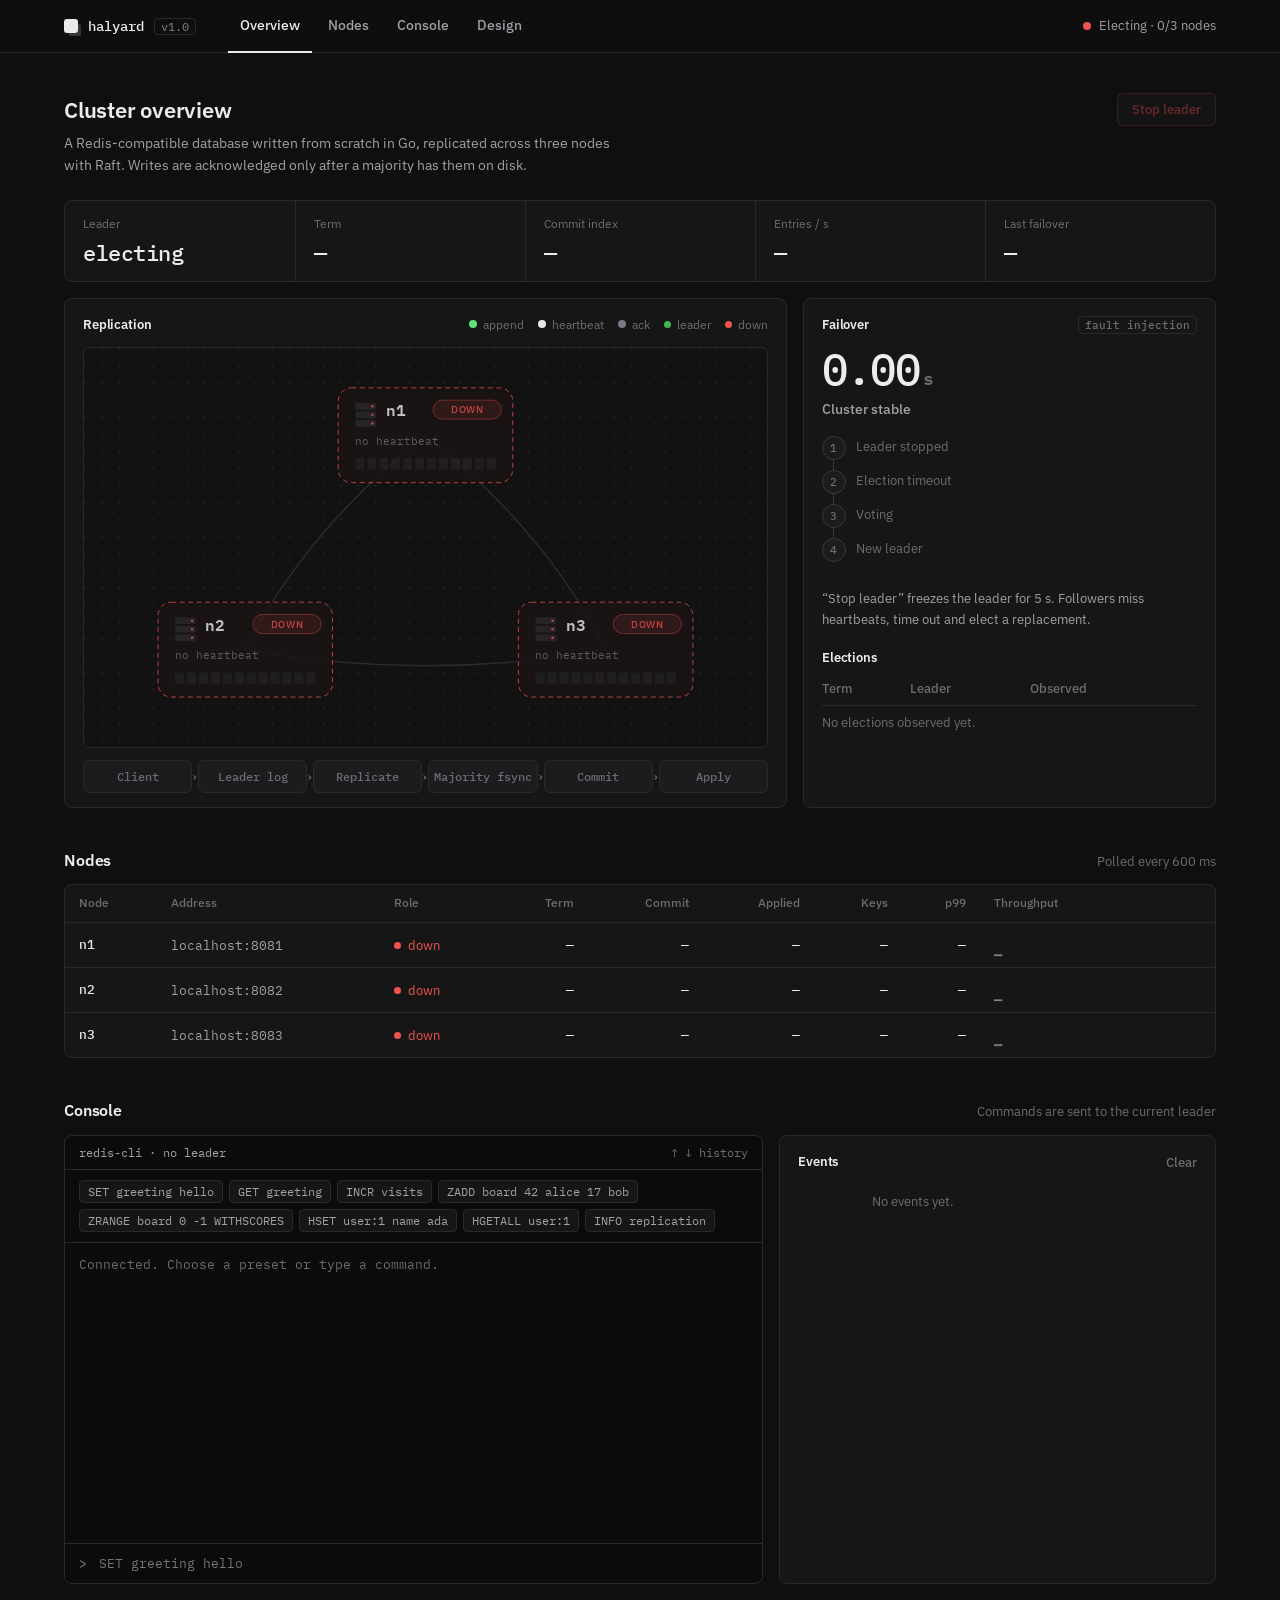
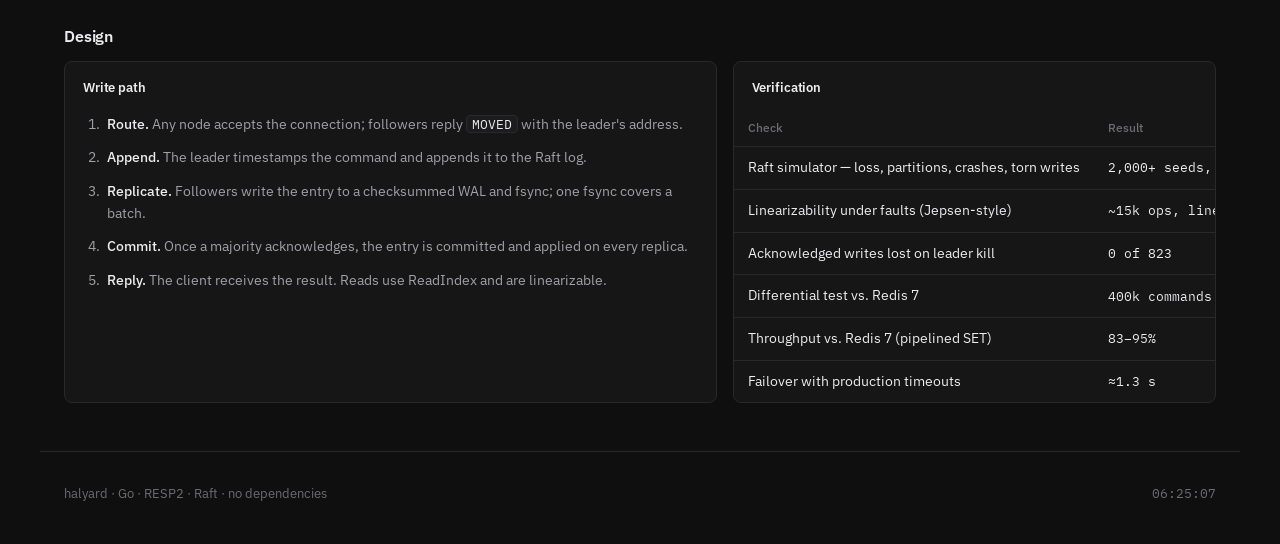
==== web/cluster.html @ 29f4dca9 "web: animated replication topology (packets, log blocks, pipeline), failover stepper" ====
<!doctype html>
<html lang="en">
<head>
  <meta charset="utf-8">
  <meta name="viewport" content="width=device-width, initial-scale=1">
  <title>Halyard — Live cluster</title>
  <meta name="description" content="A Redis-compatible database written from scratch in Go and replicated with Raft. Live cluster view with fault injection.">
  <link rel="preconnect" href="https://fonts.googleapis.com">
  <link rel="preconnect" href="https://fonts.gstatic.com" crossorigin>
  <link href="https://fonts.googleapis.com/css2?family=IBM+Plex+Mono:wght@400;500&family=IBM+Plex+Sans:wght@400;500;600&display=swap" rel="stylesheet">
  <link rel="stylesheet" href="style.css?v=6">
  <link rel="icon" href="data:image/svg+xml,%3Csvg xmlns='http://www.w3.org/2000/svg' viewBox='0 0 16 16'%3E%3Crect width='16' height='16' rx='3' fill='%231c1c1e'/%3E%3Crect x='4' y='4' width='8' height='8' rx='1' fill='%23ededef'/%3E%3C/svg%3E">
  <script src="config.js?v=3"></script>
</head>
<body>
  <header class="topbar">
    <div class="wrap topbar-inner">
      <a class="wordmark" href="/">
        <span class="mark" aria-hidden="true"></span>halyard
        <span class="version">v1.0</span>
      </a>
      <nav class="tabs" aria-label="Sections">
        <a href="#overview" class="active">Overview</a>
        <a href="#nodes">Nodes</a>
        <a href="#console">Console</a>
        <a href="#design">Design</a>
      </nav>
      <div class="status" id="status"><span class="sdot"></span><span id="status-text">Connecting</span></div>
    </div>
  </header>

  <main class="wrap">
    <section id="overview" class="block">
      <div class="page-head">
        <div>
          <h1>Cluster overview</h1>
          <p class="sub">A Redis-compatible database written from scratch in Go, replicated across three nodes with Raft.
            Writes are acknowledged only after a majority has them on disk.</p>
        </div>
        <button class="btn btn-danger" id="kill" disabled>Stop leader</button>
      </div>

      <div class="stats">
        <div class="stat"><span class="label">Leader</span><span class="value" id="s-leader">—</span></div>
        <div class="stat"><span class="label">Term</span><span class="value" id="s-term">—</span></div>
        <div class="stat"><span class="label">Commit index</span><span class="value" id="s-commit">—</span></div>
        <div class="stat"><span class="label">Entries / s</span><span class="value" id="s-rate">—</span></div>
        <div class="stat"><span class="label">Last failover</span><span class="value" id="s-failover">—</span></div>
      </div>

      <div class="grid-topo">
        <div class="panel topo-panel">
          <div class="panel-head">
            <h2>Replication</h2>
            <div class="legend">
              <span><i class="pk append"></i>append</span><span><i class="pk beat"></i>heartbeat</span><span><i class="pk ack"></i>ack</span>
              <span><i class="ok"></i>leader</span><span><i class="err"></i>down</span>
            </div>
          </div>
          <svg id="topo" role="img" aria-label="Replication topology with live traffic"></svg>
          <div class="pipeline" id="pipeline">
            <span>Client</span><span>Leader log</span><span>Replicate</span><span>Majority fsync</span><span>Commit</span><span>Apply</span>
          </div>
        </div>

        <div class="panel fo-panel">
          <div class="panel-head"><h2>Failover</h2><span class="tag">fault injection</span></div>
          <div class="fo-clock"><span id="fo-time">0.00</span><small>s</small></div>
          <div class="fo-state" id="fo-state">Cluster stable</div>
          <ol class="stepper" id="stepper">
            <li>Leader stopped</li><li>Election timeout</li><li>Voting</li><li>New leader</li>
          </ol>
          <p class="note" id="fo-sub">“Stop leader” freezes the leader for 5 s. Followers miss heartbeats, time out and elect a replacement.</p>
          <div class="panel-head mini-head"><h2>Elections</h2></div>
          <table class="mini">
            <thead><tr><th>Term</th><th>Leader</th><th>Observed</th></tr></thead>
            <tbody id="elections"><tr><td colspan="3" class="empty">No elections observed yet.</td></tr></tbody>
          </table>
        </div>
      </div>
    </section>

    <section id="nodes" class="block">
      <div class="section-head"><h2>Nodes</h2><span class="hint">Polled every 600 ms</span></div>
      <div class="panel flush">
        <div class="table-wrap">
          <table class="data">
            <thead>
              <tr><th>Node</th><th>Address</th><th>Role</th><th class="r">Term</th><th class="r">Commit</th>
                <th class="r">Applied</th><th class="r">Keys</th><th class="r">p99</th><th>Throughput</th></tr>
            </thead>
            <tbody id="node-rows"></tbody>
          </table>
        </div>
      </div>
    </section>

    <section id="console" class="block">
      <div class="section-head"><h2>Console</h2><span class="hint">Commands are sent to the current leader</span></div>
      <div class="grid-console">
        <div class="terminal">
          <div class="term-head">
            <span id="term-title">redis-cli</span>
            <span class="term-hint">↑ ↓ history</span>
          </div>
          <div class="presets" id="presets"></div>
          <div class="term-out" id="term" aria-live="polite"></div>
          <form class="term-in" id="form" autocomplete="off">
            <span class="prompt">&gt;</span>
            <input id="input" spellcheck="false" placeholder="SET greeting hello" aria-label="Command">
          </form>
        </div>
        <div class="panel">
          <div class="panel-head"><h2>Events</h2><button class="btn-link" id="clear">Clear</button></div>
          <ol class="events" id="events"></ol>
        </div>
      </div>
    </section>

    <section id="design" class="block">
      <div class="section-head"><h2>Design</h2></div>
      <div class="grid-2">
        <div class="panel">
          <div class="panel-head"><h2>Write path</h2></div>
          <ol class="steps">
            <li><b>Route.</b> Any node accepts the connection; followers reply <code>MOVED</code> with the leader's address.</li>
            <li><b>Append.</b> The leader timestamps the command and appends it to the Raft log.</li>
            <li><b>Replicate.</b> Followers write the entry to a checksummed WAL and fsync; one fsync covers a batch.</li>
            <li><b>Commit.</b> Once a majority acknowledges, the entry is committed and applied on every replica.</li>
            <li><b>Reply.</b> The client receives the result. Reads use ReadIndex and are linearizable.</li>
          </ol>
        </div>
        <div class="panel flush">
          <div class="panel-head pad"><h2>Verification</h2></div>
          <table class="data">
            <thead><tr><th>Check</th><th>Result</th></tr></thead>
            <tbody>
              <tr><td>Raft simulator — loss, partitions, crashes, torn writes</td><td class="mono">2,000+ seeds, no violations</td></tr>
              <tr><td>Linearizability under faults (Jepsen-style)</td><td class="mono">~15k ops, linearizable</td></tr>
              <tr><td>Acknowledged writes lost on leader kill</td><td class="mono">0 of 823</td></tr>
              <tr><td>Differential test vs. Redis 7</td><td class="mono">400k commands identical</td></tr>
              <tr><td>Throughput vs. Redis 7 (pipelined SET)</td><td class="mono">83–95%</td></tr>
              <tr><td>Failover with production timeouts</td><td class="mono">≈1.3 s</td></tr>
            </tbody>
          </table>
        </div>
      </div>
    </section>
  </main>

  <footer class="wrap footer">
    <span>halyard · Go · RESP2 · Raft · no dependencies</span>
    <span id="clock"></span>
  </footer>

  <script src="topo.js?v=2"></script>
  <script src="app.js?v=4"></script>
</body>
</html>
---- web/style.css ----
:root {
  --bg: #0f0f10;
  --panel: #161617;
  --panel-2: #1c1c1e;
  --hover: #202022;
  --border: #29292c;
  --border-strong: #38383c;
  --text: #ececee;
  --text-2: #a0a0a6;
  --text-3: #6c6c72;
  --ok: #3fb950;
  --warn: #d29922;
  --err: #f0524f;
  --sans: "IBM Plex Sans", system-ui, -apple-system, "Segoe UI", sans-serif;
  --mono: "IBM Plex Mono", ui-monospace, SFMono-Regular, Menlo, Consolas, monospace;
  color-scheme: dark;
}

* { box-sizing: border-box; }
html { scroll-behavior: smooth; }
body {
  margin: 0;
  background: var(--bg);
  color: var(--text);
  font: 14px/1.55 var(--sans);
  -webkit-font-smoothing: antialiased;
}
.wrap { max-width: 1200px; margin: 0 auto; padding: 0 24px; }
a { color: inherit; text-decoration: none; }
h1, h2 { margin: 0; font-weight: 600; letter-spacing: -0.01em; }
code, .mono { font-family: var(--mono); font-size: 12.5px; }
code { color: var(--text); background: var(--panel-2); border: 1px solid var(--border); border-radius: 4px; padding: 0 5px; }

/* top bar */
.topbar { position: sticky; top: 0; z-index: 10; background: rgba(15, 15, 16, 0.92); backdrop-filter: blur(8px); border-bottom: 1px solid var(--border); }
.topbar-inner { display: flex; align-items: center; height: 52px; gap: 32px; }
.wordmark { display: flex; align-items: center; gap: 10px; font: 500 14px var(--mono); }
.mark { width: 14px; height: 14px; border-radius: 3px; background: var(--text); box-shadow: 4px 4px 0 -1px var(--border-strong); }
.version { color: var(--text-3); font-size: 12px; border: 1px solid var(--border); border-radius: 4px; padding: 0 6px; }
.tabs { display: flex; height: 100%; gap: 4px; }
.tabs a { display: flex; align-items: center; padding: 0 12px; color: var(--text-2); font-weight: 500; border-bottom: 2px solid transparent; margin-bottom: -1px; }
.tabs a:hover { color: var(--text); }
.tabs a.active { color: var(--text); border-bottom-color: var(--text); }
.status { margin-left: auto; display: flex; align-items: center; gap: 8px; font-size: 13px; color: var(--text-2); }
.sdot { width: 8px; height: 8px; border-radius: 50%; background: var(--text-3); }
.status.ok .sdot { background: var(--ok); }
.status.warn .sdot { background: var(--warn); }
.status.err .sdot { background: var(--err); }

/* layout */
.block { padding-top: 40px; scroll-margin-top: 60px; }
.page-head { display: flex; justify-content: space-between; align-items: flex-start; gap: 24px; margin-bottom: 24px; }
.page-head h1 { font-size: 22px; }
.sub { margin: 6px 0 0; color: var(--text-2); max-width: 70ch; }
.section-head { display: flex; align-items: baseline; justify-content: space-between; margin-bottom: 12px; }
.section-head h2 { font-size: 16px; }
.hint { color: var(--text-3); font-size: 12.5px; }
.grid-2 { display: grid; grid-template-columns: 1.35fr 1fr; gap: 16px; }
.grid-console { display: grid; grid-template-columns: 1.6fr 1fr; gap: 16px; }

/* buttons */
.btn {
  font: 500 13px var(--sans); padding: 7px 14px; border-radius: 6px; cursor: pointer;
  border: 1px solid var(--border-strong); background: var(--panel-2); color: var(--text);
  transition: background .12s, border-color .12s;
  white-space: nowrap;
}
.btn:hover:not(:disabled) { background: var(--hover); }
.btn-danger { color: var(--err); border-color: rgba(240, 82, 79, 0.45); }
.btn-danger:hover:not(:disabled) { background: rgba(240, 82, 79, 0.1); border-color: var(--err); }
.btn:disabled { opacity: 0.4; cursor: not-allowed; }
.btn-link { background: none; border: 0; color: var(--text-3); font: 500 12.5px var(--sans); cursor: pointer; padding: 0; }
.btn-link:hover { color: var(--text); }

/* stat strip */
.stats { display: grid; grid-template-columns: repeat(5, 1fr); border: 1px solid var(--border); border-radius: 8px; background: var(--panel); margin-bottom: 16px; }
.stat { padding: 14px 18px; border-left: 1px solid var(--border); display: flex; flex-direction: column; gap: 4px; min-width: 0; }
.stat:first-child { border-left: 0; }
.label { font-size: 12px; color: var(--text-3); }
.value { font: 500 22px var(--mono); font-variant-numeric: tabular-nums; letter-spacing: -0.02em; white-space: nowrap; overflow: hidden; text-overflow: ellipsis; }
.value.ok { color: var(--ok); }

/* panels */
.panel { background: var(--panel); border: 1px solid var(--border); border-radius: 8px; padding: 16px 18px; min-width: 0; }
.panel.flush { padding: 0; overflow: hidden; }
.panel-head { display: flex; align-items: center; justify-content: space-between; gap: 12px; margin-bottom: 12px; }
.panel-head h2 { font-size: 13px; font-weight: 600; color: var(--text); }
.panel-head.pad { padding: 16px 18px 0; }
.tag { font: 500 11px var(--mono); color: var(--text-3); border: 1px solid var(--border); border-radius: 4px; padding: 1px 6px; }
.note { margin: 0 0 14px; color: var(--text-2); font-size: 13px; }
.legend { display: flex; gap: 14px; font-size: 12px; color: var(--text-3); }
.legend i { display: inline-block; width: 7px; height: 7px; border-radius: 50%; margin-right: 6px; vertical-align: 1px; }
.legend i.ok { background: var(--ok); } .legend i.neutral { background: var(--text-2); } .legend i.err { background: var(--err); }

/* topology */
#topo { display: block; width: 100%; height: auto; }
.t-edge { stroke: var(--border-strong); stroke-width: 1.5; }
.t-flow { stroke: var(--ok); stroke-width: 1.5; stroke-dasharray: 3 9; animation: flow 1.2s linear infinite; }
@keyframes flow { to { stroke-dashoffset: -12; } }
.t-box { fill: var(--panel-2); stroke: var(--border-strong); stroke-width: 1; }
.t-box.leader { stroke: var(--ok); }
.t-box.down { stroke: var(--err); stroke-dasharray: 4 4; fill: var(--panel); }
.t-box.candidate, .t-box.pre-candidate { stroke: var(--warn); }
.t-name { font: 500 14px var(--mono); fill: var(--text); }
.t-role { font: 400 12px var(--sans); fill: var(--text-3); }
.t-role.leader { fill: var(--ok); } .t-role.down { fill: var(--err); } .t-role.candidate { fill: var(--warn); }
.t-meta { font: 400 11px var(--mono); fill: var(--text-3); }
.t-dot { fill: var(--text-3); }
.t-dot.leader { fill: var(--ok); } .t-dot.down { fill: var(--err); } .t-dot.candidate { fill: var(--warn); }

/* failover */
.failover { border: 1px solid var(--border); border-radius: 6px; padding: 12px 14px; background: var(--panel-2); margin-bottom: 14px; display: grid; grid-template-columns: 1fr auto; gap: 6px 12px; }
.fo-state { font-weight: 500; }
.fo-time { font: 500 13px var(--mono); color: var(--text-2); }
.fo-bar { grid-column: 1 / -1; height: 3px; background: var(--border); border-radius: 2px; overflow: hidden; }
.fo-bar i { display: block; height: 100%; width: 0; background: var(--text-3); transition: width .1s linear; }
.fo-sub { grid-column: 1 / -1; font-size: 12.5px; color: var(--text-3); }
.failover.active .fo-state { color: var(--warn); }
.failover.active .fo-bar i { background: var(--warn); }
.failover.done .fo-state { color: var(--ok); }
.failover.done .fo-bar i { background: var(--ok); }

/* tables */
.table-wrap { overflow-x: auto; }
table { width: 100%; border-collapse: collapse; }
th { text-align: left; font-size: 12px; font-weight: 500; color: var(--text-3); padding: 9px 14px; border-bottom: 1px solid var(--border); white-space: nowrap; }
td { padding: 10px 14px; border-bottom: 1px solid var(--border); white-space: nowrap; }
tbody tr:last-child td { border-bottom: 0; }
tbody tr:hover td { background: rgba(255, 255, 255, 0.015); }
.r { text-align: right; }
.data td.num { font: 13px var(--mono); text-align: right; font-variant-numeric: tabular-nums; }
.data td.addr { font: 12.5px var(--mono); color: var(--text-2); }
.data td.name { font: 500 13px var(--mono); }
.mini th, .mini td { padding: 7px 0; font-size: 12.5px; }
.mini td { font-family: var(--mono); color: var(--text-2); }
.mini td:first-child { color: var(--text); }
.empty { color: var(--text-3) !important; font-family: var(--sans) !important; }
.role { display: inline-flex; align-items: center; gap: 7px; font-size: 13px; }
.role::before { content: ""; width: 7px; height: 7px; border-radius: 50%; background: var(--text-3); }
.role.leader { color: var(--ok); } .role.leader::before { background: var(--ok); }
.role.follower { color: var(--text-2); }
.role.down { color: var(--err); } .role.down::before { background: var(--err); }
.role.candidate, .role.pre-candidate { color: var(--warn); } .role.candidate::before, .role.pre-candidate::before { background: var(--warn); }
.spark { display: block; width: 120px; height: 24px; }
.spark path { fill: none; stroke: var(--text-2); stroke-width: 1.25; }
.spark path.area { fill: rgba(236, 236, 238, 0.06); stroke: none; }

/* terminal */
.terminal { background: #0b0b0c; border: 1px solid var(--border); border-radius: 8px; display: flex; flex-direction: column; overflow: hidden; min-width: 0; }
.term-head { display: flex; justify-content: space-between; padding: 9px 14px; border-bottom: 1px solid var(--border); font: 12px var(--mono); color: var(--text-2); }
.term-hint { color: var(--text-3); }
.presets { display: flex; flex-wrap: wrap; gap: 6px; padding: 10px 14px; border-bottom: 1px solid var(--border); }
.presets button {
  font: 12px var(--mono); color: var(--text-2); background: var(--panel); border: 1px solid var(--border);
  border-radius: 4px; padding: 3px 8px; cursor: pointer;
}
.presets button:hover { color: var(--text); border-color: var(--border-strong); }
.term-out { height: 300px; overflow-y: auto; padding: 12px 14px; font: 13px/1.6 var(--mono); white-space: pre-wrap; word-break: break-word; color: var(--text); }
.term-out .cmd { color: var(--text-2); }
.term-out .cmd .meta { color: var(--text-3); }
.term-out .err { color: var(--err); }
.term-out .sys { color: var(--text-3); }
.term-in { display: flex; align-items: center; gap: 10px; border-top: 1px solid var(--border); padding: 10px 14px; }
.prompt { font: 500 13px var(--mono); color: var(--text-3); }
.term-in input { flex: 1; min-width: 0; background: transparent; border: 0; outline: 0; color: var(--text); font: 13px var(--mono); }

/* events */
.events { list-style: none; margin: 0; padding: 0; max-height: 370px; overflow-y: auto; }
.events li { display: grid; grid-template-columns: 64px 1fr; gap: 10px; padding: 8px 0; border-bottom: 1px solid var(--border); font-size: 13px; }
.events li:last-child { border-bottom: 0; }
.events time { font: 12px var(--mono); color: var(--text-3); }
.events .ok { color: var(--ok); } .events .err { color: var(--err); } .events .warn { color: var(--warn); }

/* design */
.steps { margin: 0; padding-left: 20px; color: var(--text-2); }
.steps li { padding: 4px 0 8px 4px; }
.steps b { color: var(--text); font-weight: 500; }

.footer { display: flex; justify-content: space-between; color: var(--text-3); font-size: 12.5px; padding-top: 32px; padding-bottom: 40px; margin-top: 48px; border-top: 1px solid var(--border); }
#clock { font-family: var(--mono); }

@media (max-width: 960px) {
  .grid-2, .grid-console { grid-template-columns: 1fr; }
  .stats { grid-template-columns: repeat(3, 1fr); }
  .stat:nth-child(4) { border-left: 0; }
  .stat:nth-child(n+4) { border-top: 1px solid var(--border); }
  .tabs { display: none; }
}
@media (max-width: 560px) {
  .wrap { padding: 0 16px; }
  .page-head { flex-direction: column; }
  .stats { grid-template-columns: 1fr 1fr; }
  .stat { border-left: 0 !important; border-top: 1px solid var(--border); }
  .stat:nth-child(-n+2) { border-top: 0; }
  .stat:nth-child(even) { border-left: 1px solid var(--border) !important; }
}
@media (prefers-reduced-motion: reduce) { .t-flow { animation: none; } html { scroll-behavior: auto; } }

/* ===== animated topology ===== */
.grid-topo { display: grid; grid-template-columns: 1.75fr 1fr; gap: 16px; }
.topo-panel { padding-bottom: 14px; }
#topo { display: block; width: 100%; height: auto; border-radius: 6px; background: #121213; border: 1px solid var(--border); }
.bgdot { fill: #232326; }
.edge { fill: none; stroke: #2c2c30; stroke-width: 1.5; }
.edge-live { fill: none; stroke: transparent; stroke-width: 2; stroke-dasharray: 2 10; stroke-linecap: round; transition: stroke .4s; }
.edge-live.on { stroke: rgba(63, 185, 80, 0.45); animation: dash 0.9s linear infinite; }
@keyframes dash { to { stroke-dashoffset: -12; } }
.pkt { pointer-events: none; }
.pkt.append { fill: #5ee07a; }
.pkt.beat { fill: #e6e6e8; }
.pkt.ack { fill: #7a7a82; }
.legend i.pk { width: 8px; height: 8px; }
.legend i.pk.append { background: #5ee07a; } .legend i.pk.beat { background: #e6e6e8; } .legend i.pk.ack { background: #7a7a82; }

.tn .card { fill: #19191b; stroke: var(--border-strong); stroke-width: 1; transition: stroke .3s, fill .3s; }
.tn .halo { fill: none; stroke: none; }
.tn .ripple { fill: none; stroke: none; }
.tn.leader .card { stroke: var(--ok); fill: #172019; }
.tn.leader .halo { fill: rgba(63, 185, 80, 0.05); filter: url(#glow); }
.tn.leader .ripple { stroke: rgba(63, 185, 80, 0.5); stroke-width: 1.5; transform-box: fill-box; transform-origin: center; animation: ripple 2.2s ease-out infinite; }
@keyframes ripple { 0% { transform: scale(0.75); opacity: .8; } 100% { transform: scale(1.25); opacity: 0; } }
.tn.down .card { stroke: var(--err); stroke-dasharray: 5 4; fill: #1c1414; }
.tn.down { opacity: .8; }
.tn.candidate .card, .tn.pre-candidate .card { stroke: var(--warn); }
.glyph rect { fill: #2a2a2e; }
.glyph .led { fill: #55555c; }
.tn.leader .glyph .led { fill: var(--ok); animation: led 1s steps(2) infinite; }
.tn.follower .glyph .led { fill: #9a9aa2; }
.tn.down .glyph .led { fill: var(--err); }
@keyframes led { 50% { opacity: .3; } }
.tn-name { font: 600 17px var(--mono); fill: var(--text); }
.badge { fill: #222225; stroke: var(--border-strong); }
.tn.leader .badge { fill: rgba(63, 185, 80, 0.14); stroke: rgba(63, 185, 80, 0.5); }
.tn.down .badge { fill: rgba(240, 82, 79, 0.12); stroke: rgba(240, 82, 79, 0.5); }
.tn-role { font: 500 11px var(--sans); fill: var(--text-2); text-transform: uppercase; letter-spacing: .06em; }
.tn.leader .tn-role { fill: var(--ok); } .tn.down .tn-role { fill: var(--err); } .tn.candidate .tn-role { fill: var(--warn); }
.tn-meta { font: 400 11.5px var(--mono); fill: var(--text-3); }
.tn-lag { font: 500 11px var(--mono); fill: var(--text-3); }
.blk { fill: #232326; transition: fill .3s; }
.blk.on { fill: #6b6b73; }
.tn.leader .blk.on { fill: var(--ok); }

.pipeline { display: grid; grid-template-columns: repeat(6, 1fr); gap: 6px; margin-top: 12px; }
.pipeline span {
  position: relative; text-align: center; font: 500 11.5px var(--mono); color: var(--text-3);
  padding: 8px 4px; border: 1px solid var(--border); border-radius: 6px; background: var(--panel-2);
}
.pipeline span:not(:last-child)::after { content: "›"; position: absolute; right: -7px; top: 50%; transform: translateY(-50%); color: var(--text-3); }
.pipeline.flash span { animation: stage .9s ease-out both; }
.pipeline.flash span:nth-child(2) { animation-delay: .1s; } .pipeline.flash span:nth-child(3) { animation-delay: .2s; }
.pipeline.flash span:nth-child(4) { animation-delay: .3s; } .pipeline.flash span:nth-child(5) { animation-delay: .4s; }
.pipeline.flash span:nth-child(6) { animation-delay: .5s; }
@keyframes stage { 0% { color: var(--text-3); } 30% { color: #fff; border-color: var(--ok); background: rgba(63,185,80,.14); } 100% { color: var(--text-3); } }

/* failover panel */
.fo-panel { display: flex; flex-direction: column; }
.fo-clock { font: 500 44px var(--mono); letter-spacing: -0.04em; line-height: 1; font-variant-numeric: tabular-nums; }
.fo-clock small { font-size: 18px; color: var(--text-3); margin-left: 4px; }
.fo-panel .fo-state { margin: 8px 0 16px; color: var(--text-2); font-weight: 500; }
.fo-panel .fo-state.active { color: var(--warn); }
.fo-panel .fo-state.done { color: var(--ok); }
.stepper { list-style: none; margin: 0 0 16px; padding: 0; display: grid; gap: 0; counter-reset: st; }
.stepper li { counter-increment: st; position: relative; padding: 0 0 14px 34px; color: var(--text-3); font-size: 13px; }
.stepper li::before {
  content: counter(st); position: absolute; left: 0; top: -1px; width: 22px; height: 22px; border-radius: 50%;
  display: grid; place-items: center; font: 500 11px var(--mono); border: 1px solid var(--border-strong); background: var(--panel-2);
}
.stepper li:not(:last-child)::after { content: ""; position: absolute; left: 11px; top: 22px; bottom: 0; width: 1px; background: var(--border-strong); }
.stepper li.active { color: var(--text); }
.stepper li.active::before { border-color: var(--warn); color: var(--warn); box-shadow: 0 0 0 3px rgba(210,153,34,.15); }
.stepper li.done { color: var(--text-2); }
.stepper li.done::before { content: "✓"; border-color: var(--ok); color: var(--ok); background: rgba(63,185,80,.12); }
.mini-head { margin: 4px 0 4px; }

@media (max-width: 960px) { .grid-topo { grid-template-columns: 1fr; } .pipeline { grid-template-columns: repeat(3, 1fr); } .pipeline span::after { display: none; } }
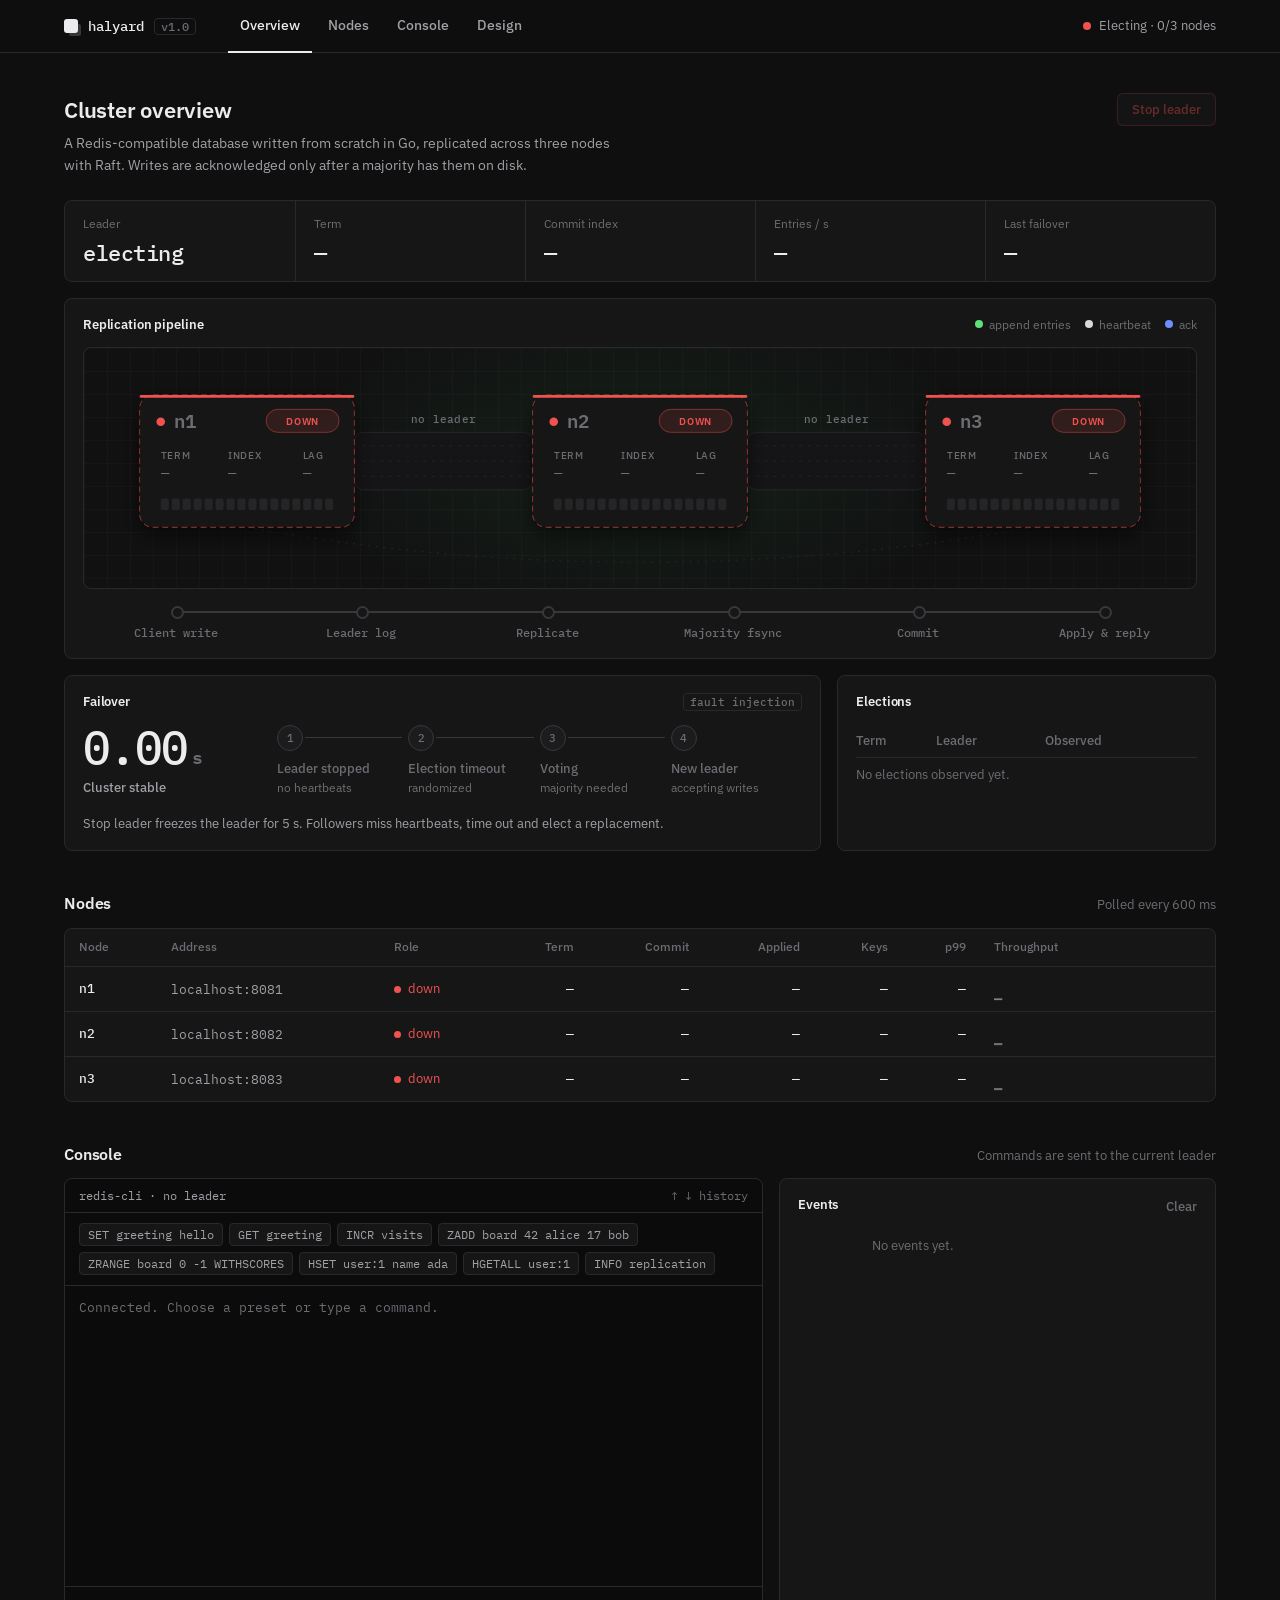
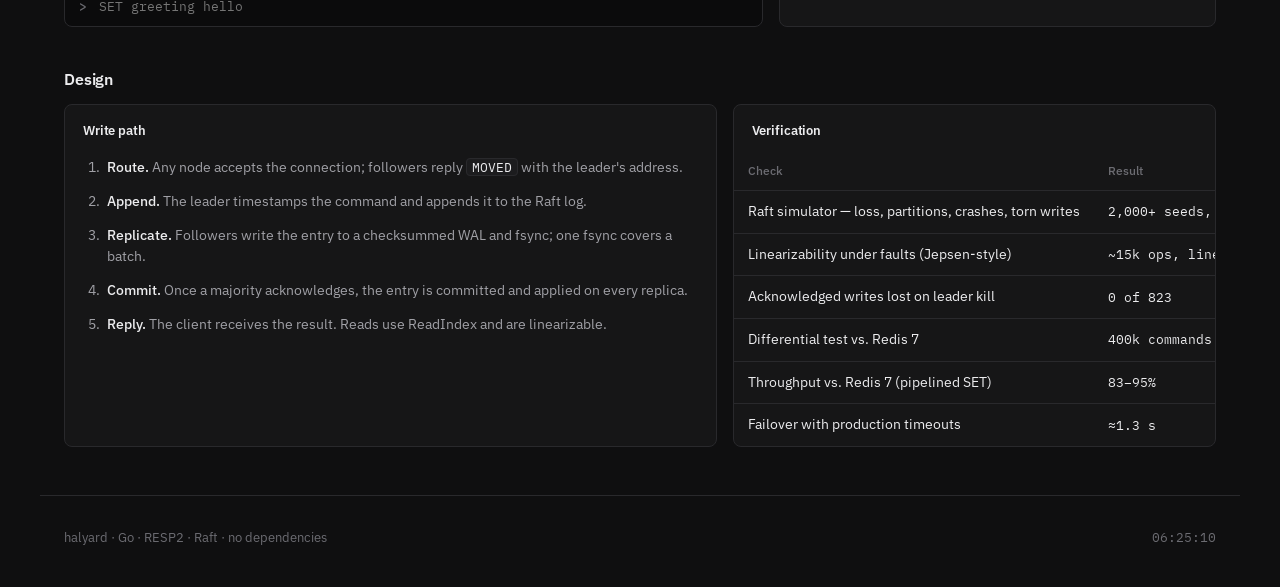
==== commit 2f7f281e: "web: network-pipeline replication view (centred leader, 3-lane pipes, comet packets), commit track, " ====
--- a/web/cluster.html
+++ b/web/cluster.html
@@ -8,7 +8,7 @@
   <link rel="preconnect" href="https://fonts.googleapis.com">
   <link rel="preconnect" href="https://fonts.gstatic.com" crossorigin>
   <link href="https://fonts.googleapis.com/css2?family=IBM+Plex+Mono:wght@400;500&family=IBM+Plex+Sans:wght@400;500;600&display=swap" rel="stylesheet">
-  <link rel="stylesheet" href="style.css?v=6">
+  <link rel="stylesheet" href="style.css?v=7">
   <link rel="icon" href="data:image/svg+xml,%3Csvg xmlns='http://www.w3.org/2000/svg' viewBox='0 0 16 16'%3E%3Crect width='16' height='16' rx='3' fill='%231c1c1e'/%3E%3Crect x='4' y='4' width='8' height='8' rx='1' fill='%23ededef'/%3E%3C/svg%3E">
   <script src="config.js?v=3"></script>
 </head>
@@ -48,30 +48,39 @@
         <div class="stat"><span class="label">Last failover</span><span class="value" id="s-failover">—</span></div>
       </div>
 
-      <div class="grid-topo">
-        <div class="panel topo-panel">
-          <div class="panel-head">
-            <h2>Replication</h2>
-            <div class="legend">
-              <span><i class="pk append"></i>append</span><span><i class="pk beat"></i>heartbeat</span><span><i class="pk ack"></i>ack</span>
-              <span><i class="ok"></i>leader</span><span><i class="err"></i>down</span>
-            </div>
-          </div>
-          <svg id="topo" role="img" aria-label="Replication topology with live traffic"></svg>
-          <div class="pipeline" id="pipeline">
-            <span>Client</span><span>Leader log</span><span>Replicate</span><span>Majority fsync</span><span>Commit</span><span>Apply</span>
+      <div class="panel topo-panel">
+        <div class="panel-head">
+          <h2>Replication pipeline</h2>
+          <div class="legend">
+            <span><i class="pk append"></i>append entries</span><span><i class="pk beat"></i>heartbeat</span><span><i class="pk ack"></i>ack</span>
           </div>
         </div>
+        <svg id="topo" role="img" aria-label="Replication pipeline with live traffic"></svg>
+        <div class="track" id="pipeline">
+          <div class="track-line"><i></i></div>
+          <span>Client write</span><span>Leader log</span><span>Replicate</span><span>Majority fsync</span><span>Commit</span><span>Apply &amp; reply</span>
+        </div>
+      </div>
 
-        <div class="panel fo-panel">
+      <div class="fo-strip">
+        <div class="panel fo-main">
           <div class="panel-head"><h2>Failover</h2><span class="tag">fault injection</span></div>
-          <div class="fo-clock"><span id="fo-time">0.00</span><small>s</small></div>
-          <div class="fo-state" id="fo-state">Cluster stable</div>
-          <ol class="stepper" id="stepper">
-            <li>Leader stopped</li><li>Election timeout</li><li>Voting</li><li>New leader</li>
-          </ol>
-          <p class="note" id="fo-sub">“Stop leader” freezes the leader for 5 s. Followers miss heartbeats, time out and elect a replacement.</p>
-          <div class="panel-head mini-head"><h2>Elections</h2></div>
+          <div class="fo-row">
+            <div>
+              <div class="fo-clock"><span id="fo-time">0.00</span><small>s</small></div>
+              <div class="fo-state" id="fo-state">Cluster stable</div>
+            </div>
+            <ol class="hstepper" id="stepper">
+              <li><b>Leader stopped</b><span>no heartbeats</span></li>
+              <li><b>Election timeout</b><span>randomized</span></li>
+              <li><b>Voting</b><span>majority needed</span></li>
+              <li><b>New leader</b><span>accepting writes</span></li>
+            </ol>
+          </div>
+          <p class="note" id="fo-sub">Stop leader freezes the leader for 5 s. Followers miss heartbeats, time out and elect a replacement.</p>
+        </div>
+        <div class="panel">
+          <div class="panel-head"><h2>Elections</h2></div>
           <table class="mini">
             <thead><tr><th>Term</th><th>Leader</th><th>Observed</th></tr></thead>
             <tbody id="elections"><tr><td colspan="3" class="empty">No elections observed yet.</td></tr></tbody>
@@ -153,7 +162,7 @@
     <span id="clock"></span>
   </footer>
 
-  <script src="topo.js?v=2"></script>
-  <script src="app.js?v=4"></script>
+  <script src="topo.js?v=6"></script>
+  <script src="app.js?v=5"></script>
 </body>
 </html>
--- a/web/style.css
+++ b/web/style.css
@@ -196,80 +196,100 @@
 }
 @media (prefers-reduced-motion: reduce) { .t-flow { animation: none; } html { scroll-behavior: auto; } }
 
-/* ===== animated topology ===== */
-.grid-topo { display: grid; grid-template-columns: 1.75fr 1fr; gap: 16px; }
-.topo-panel { padding-bottom: 14px; }
-#topo { display: block; width: 100%; height: auto; border-radius: 6px; background: #121213; border: 1px solid var(--border); }
-.bgdot { fill: #232326; }
-.edge { fill: none; stroke: #2c2c30; stroke-width: 1.5; }
-.edge-live { fill: none; stroke: transparent; stroke-width: 2; stroke-dasharray: 2 10; stroke-linecap: round; transition: stroke .4s; }
-.edge-live.on { stroke: rgba(63, 185, 80, 0.45); animation: dash 0.9s linear infinite; }
-@keyframes dash { to { stroke-dashoffset: -12; } }
+/* ===== replication pipeline ===== */
+.topo-panel { padding: 16px 18px 18px; margin-bottom: 16px; }
+#topo { display: block; width: 100%; height: auto; border-radius: 8px; background: #111112; border: 1px solid var(--border); }
+.gridline { fill: none; stroke: #1b1b1d; stroke-width: 1; }
+.legend i.pk { width: 8px; height: 8px; }
+.legend i.pk.append { background: #5ee07a; } .legend i.pk.beat { background: #d8d8dc; } .legend i.pk.ack { background: #6f8cff; }
+
+.pipe-body { fill: #151517; stroke: #262629; }
+.lane { stroke: #232326; stroke-width: 1; stroke-dasharray: 3 6; }
+.pipe.live .pipe-body { stroke: #2d3a2f; fill: #141815; }
+.pipe.live .lane { stroke: #2b3a2e; }
+.pipe.broken .pipe-body { stroke: rgba(240, 82, 79, .35); stroke-dasharray: 6 5; fill: #181314; }
+.pipe-label { font: 500 11px var(--mono); fill: var(--text-3); letter-spacing: .02em; }
+.pipe.live .pipe-label { fill: #6f9d77; }
+.pipe.broken .pipe-label { fill: var(--err); }
+.peer-arc { fill: none; stroke: #232326; stroke-width: 1.2; stroke-dasharray: 2 6; }
 .pkt { pointer-events: none; }
-.pkt.append { fill: #5ee07a; }
-.pkt.beat { fill: #e6e6e8; }
-.pkt.ack { fill: #7a7a82; }
-.legend i.pk { width: 8px; height: 8px; }
-.legend i.pk.append { background: #5ee07a; } .legend i.pk.beat { background: #e6e6e8; } .legend i.pk.ack { background: #7a7a82; }
-
-.tn .card { fill: #19191b; stroke: var(--border-strong); stroke-width: 1; transition: stroke .3s, fill .3s; }
-.tn .halo { fill: none; stroke: none; }
-.tn .ripple { fill: none; stroke: none; }
-.tn.leader .card { stroke: var(--ok); fill: #172019; }
-.tn.leader .halo { fill: rgba(63, 185, 80, 0.05); filter: url(#glow); }
-.tn.leader .ripple { stroke: rgba(63, 185, 80, 0.5); stroke-width: 1.5; transform-box: fill-box; transform-origin: center; animation: ripple 2.2s ease-out infinite; }
-@keyframes ripple { 0% { transform: scale(0.75); opacity: .8; } 100% { transform: scale(1.25); opacity: 0; } }
-.tn.down .card { stroke: var(--err); stroke-dasharray: 5 4; fill: #1c1414; }
-.tn.down { opacity: .8; }
-.tn.candidate .card, .tn.pre-candidate .card { stroke: var(--warn); }
-.glyph rect { fill: #2a2a2e; }
-.glyph .led { fill: #55555c; }
-.tn.leader .glyph .led { fill: var(--ok); animation: led 1s steps(2) infinite; }
-.tn.follower .glyph .led { fill: #9a9aa2; }
-.tn.down .glyph .led { fill: var(--err); }
-@keyframes led { 50% { opacity: .3; } }
-.tn-name { font: 600 17px var(--mono); fill: var(--text); }
-.badge { fill: #222225; stroke: var(--border-strong); }
-.tn.leader .badge { fill: rgba(63, 185, 80, 0.14); stroke: rgba(63, 185, 80, 0.5); }
-.tn.down .badge { fill: rgba(240, 82, 79, 0.12); stroke: rgba(240, 82, 79, 0.5); }
-.tn-role { font: 500 11px var(--sans); fill: var(--text-2); text-transform: uppercase; letter-spacing: .06em; }
-.tn.leader .tn-role { fill: var(--ok); } .tn.down .tn-role { fill: var(--err); } .tn.candidate .tn-role { fill: var(--warn); }
-.tn-meta { font: 400 11.5px var(--mono); fill: var(--text-3); }
-.tn-lag { font: 500 11px var(--mono); fill: var(--text-3); }
-.blk { fill: #232326; transition: fill .3s; }
-.blk.on { fill: #6b6b73; }
-.tn.leader .blk.on { fill: var(--ok); }
-
-.pipeline { display: grid; grid-template-columns: repeat(6, 1fr); gap: 6px; margin-top: 12px; }
-.pipeline span {
-  position: relative; text-align: center; font: 500 11.5px var(--mono); color: var(--text-3);
-  padding: 8px 4px; border: 1px solid var(--border); border-radius: 6px; background: var(--panel-2);
-}
-.pipeline span:not(:last-child)::after { content: "›"; position: absolute; right: -7px; top: 50%; transform: translateY(-50%); color: var(--text-3); }
-.pipeline.flash span { animation: stage .9s ease-out both; }
-.pipeline.flash span:nth-child(2) { animation-delay: .1s; } .pipeline.flash span:nth-child(3) { animation-delay: .2s; }
-.pipeline.flash span:nth-child(4) { animation-delay: .3s; } .pipeline.flash span:nth-child(5) { animation-delay: .4s; }
-.pipeline.flash span:nth-child(6) { animation-delay: .5s; }
-@keyframes stage { 0% { color: var(--text-3); } 30% { color: #fff; border-color: var(--ok); background: rgba(63,185,80,.14); } 100% { color: var(--text-3); } }
-
-/* failover panel */
-.fo-panel { display: flex; flex-direction: column; }
-.fo-clock { font: 500 44px var(--mono); letter-spacing: -0.04em; line-height: 1; font-variant-numeric: tabular-nums; }
+.pkt.append { fill: #5ee07a; } .pkt.beat { fill: #e3e3e6; } .pkt.ack { fill: #6f8cff; }
+
+.nc { transition: transform .7s cubic-bezier(.2,.8,.2,1); }
+.nc .body { fill: #1a1a1c; stroke: #333337; stroke-width: 1; transition: stroke .3s, fill .3s; }
+.nc .accent { fill: #3a3a3f; }
+.nc .ring { fill: none; stroke: none; }
+.nc .led { fill: #8b8b93; }
+.nc-name { font: 600 20px var(--mono); fill: var(--text); letter-spacing: -0.02em; }
+.nc .pill { fill: #232326; stroke: #38383d; }
+.nc-role { font: 600 10.5px var(--sans); fill: var(--text-2); letter-spacing: .08em; text-transform: uppercase; }
+.nc-k { font: 500 10px var(--sans); fill: var(--text-3); letter-spacing: .08em; }
+.nc-v { font: 500 15px var(--mono); fill: var(--text); }
+.blk { fill: #252528; transition: fill .3s; }
+.blk.on { fill: #5c5c64; }
+
+.nc.leader .body { stroke: rgba(63, 185, 80, .6); fill: #171c18; }
+.nc.leader .accent { fill: var(--ok); }
+.nc.leader .led { fill: var(--ok); animation: led 1.1s ease-in-out infinite; }
+.nc.leader .pill { fill: rgba(63, 185, 80, .14); stroke: rgba(63, 185, 80, .45); }
+.nc.leader .nc-role { fill: var(--ok); }
+.nc.leader .blk.on { fill: var(--ok); }
+.nc.leader .ring { stroke: rgba(63, 185, 80, .35); stroke-width: 1.5; transform-box: fill-box; transform-origin: center; animation: ring 2.4s ease-out infinite; }
+@keyframes ring { 0% { transform: scale(.97); opacity: 1; } 100% { transform: scale(1.08); opacity: 0; } }
+@keyframes led { 50% { opacity: .35; } }
+.nc.down .body { stroke: rgba(240, 82, 79, .55); stroke-dasharray: 6 4; fill: #191415; }
+.nc.down .accent, .nc.down .led { fill: var(--err); }
+.nc.down .pill { fill: rgba(240, 82, 79, .12); stroke: rgba(240, 82, 79, .45); }
+.nc.down .nc-role { fill: var(--err); }
+.nc.down .nc-name, .nc.down .nc-v { fill: var(--text-3); }
+.nc.candidate .body, .nc.pre-candidate .body { stroke: rgba(210, 153, 34, .6); }
+.nc.candidate .accent, .nc.pre-candidate .accent, .nc.candidate .led, .nc.pre-candidate .led { fill: var(--warn); }
+.nc.candidate .nc-role, .nc.pre-candidate .nc-role { fill: var(--warn); }
+
+/* commit track */
+.track { position: relative; display: grid; grid-template-columns: repeat(6, 1fr); margin-top: 18px; padding-top: 18px; }
+.track-line { position: absolute; top: 4px; left: calc(100% / 12); right: calc(100% / 12); height: 2px; background: var(--border-strong); border-radius: 2px; overflow: hidden; }
+.track-line i { position: absolute; top: 0; left: -20%; width: 20%; height: 100%; background: linear-gradient(90deg, transparent, var(--ok), transparent); opacity: 0; }
+.track.flash .track-line i { animation: sweep .9s ease-out; }
+@keyframes sweep { 0% { left: -20%; opacity: 1; } 100% { left: 100%; opacity: 1; } }
+.track span { position: relative; text-align: center; font: 500 11.5px var(--mono); color: var(--text-3); }
+.track span::before { content: ""; position: absolute; top: -19px; left: 50%; width: 9px; height: 9px; margin-left: -5px; border-radius: 50%; background: var(--panel); border: 2px solid var(--border-strong); }
+.track.flash span { animation: lbl .9s ease-out both; }
+.track.flash span::before { animation: dot .9s ease-out both; }
+.track.flash span:nth-of-type(2), .track.flash span:nth-of-type(2)::before { animation-delay: .12s; }
+.track.flash span:nth-of-type(3), .track.flash span:nth-of-type(3)::before { animation-delay: .24s; }
+.track.flash span:nth-of-type(4), .track.flash span:nth-of-type(4)::before { animation-delay: .36s; }
+.track.flash span:nth-of-type(5), .track.flash span:nth-of-type(5)::before { animation-delay: .48s; }
+.track.flash span:nth-of-type(6), .track.flash span:nth-of-type(6)::before { animation-delay: .6s; }
+@keyframes lbl { 30% { color: var(--text); } }
+@keyframes dot { 30% { border-color: var(--ok); background: var(--ok); box-shadow: 0 0 0 4px rgba(63,185,80,.18); } }
+
+/* failover strip */
+.fo-strip { display: grid; grid-template-columns: 2fr 1fr; gap: 16px; }
+.fo-row { display: grid; grid-template-columns: 170px 1fr; gap: 24px; align-items: center; }
+.fo-clock { font: 500 46px var(--mono); letter-spacing: -0.04em; line-height: 1; font-variant-numeric: tabular-nums; }
 .fo-clock small { font-size: 18px; color: var(--text-3); margin-left: 4px; }
-.fo-panel .fo-state { margin: 8px 0 16px; color: var(--text-2); font-weight: 500; }
-.fo-panel .fo-state.active { color: var(--warn); }
-.fo-panel .fo-state.done { color: var(--ok); }
-.stepper { list-style: none; margin: 0 0 16px; padding: 0; display: grid; gap: 0; counter-reset: st; }
-.stepper li { counter-increment: st; position: relative; padding: 0 0 14px 34px; color: var(--text-3); font-size: 13px; }
-.stepper li::before {
-  content: counter(st); position: absolute; left: 0; top: -1px; width: 22px; height: 22px; border-radius: 50%;
-  display: grid; place-items: center; font: 500 11px var(--mono); border: 1px solid var(--border-strong); background: var(--panel-2);
-}
-.stepper li:not(:last-child)::after { content: ""; position: absolute; left: 11px; top: 22px; bottom: 0; width: 1px; background: var(--border-strong); }
-.stepper li.active { color: var(--text); }
-.stepper li.active::before { border-color: var(--warn); color: var(--warn); box-shadow: 0 0 0 3px rgba(210,153,34,.15); }
-.stepper li.done { color: var(--text-2); }
-.stepper li.done::before { content: "✓"; border-color: var(--ok); color: var(--ok); background: rgba(63,185,80,.12); }
-.mini-head { margin: 4px 0 4px; }
-
-@media (max-width: 960px) { .grid-topo { grid-template-columns: 1fr; } .pipeline { grid-template-columns: repeat(3, 1fr); } .pipeline span::after { display: none; } }
+.fo-main .fo-state { margin-top: 8px; color: var(--text-2); font-weight: 500; font-size: 13px; }
+.fo-main .fo-state.active { color: var(--warn); }
+.fo-main .fo-state.done { color: var(--ok); }
+.fo-main .note { margin: 16px 0 0; }
+.hstepper { list-style: none; margin: 0; padding: 0; display: grid; grid-template-columns: repeat(4, 1fr); counter-reset: st; }
+.hstepper li { counter-increment: st; position: relative; padding-top: 34px; font-size: 12.5px; }
+.hstepper li::before {
+  content: counter(st); position: absolute; top: 0; left: 0; width: 24px; height: 24px; border-radius: 50%;
+  display: grid; place-items: center; font: 500 11px var(--mono); color: var(--text-3);
+  border: 1px solid var(--border-strong); background: var(--panel-2); z-index: 1;
+}
+.hstepper li:not(:last-child)::after { content: ""; position: absolute; top: 12px; left: 28px; right: 6px; height: 1px; background: var(--border-strong); }
+.hstepper b { display: block; font-weight: 500; color: var(--text-3); }
+.hstepper span { color: var(--text-3); font-size: 11.5px; }
+.hstepper li.active b { color: var(--text); }
+.hstepper li.active::before { border-color: var(--warn); color: var(--warn); box-shadow: 0 0 0 4px rgba(210,153,34,.14); }
+.hstepper li.done b { color: var(--text-2); }
+.hstepper li.done::before { content: "\2713"; border-color: var(--ok); color: var(--ok); background: rgba(63,185,80,.12); }
+.hstepper li.done::after { background: var(--ok); opacity: .5; }
+
+@media (max-width: 960px) {
+  .fo-strip, .fo-row { grid-template-columns: 1fr; }
+  .track span { font-size: 10px; }
+}
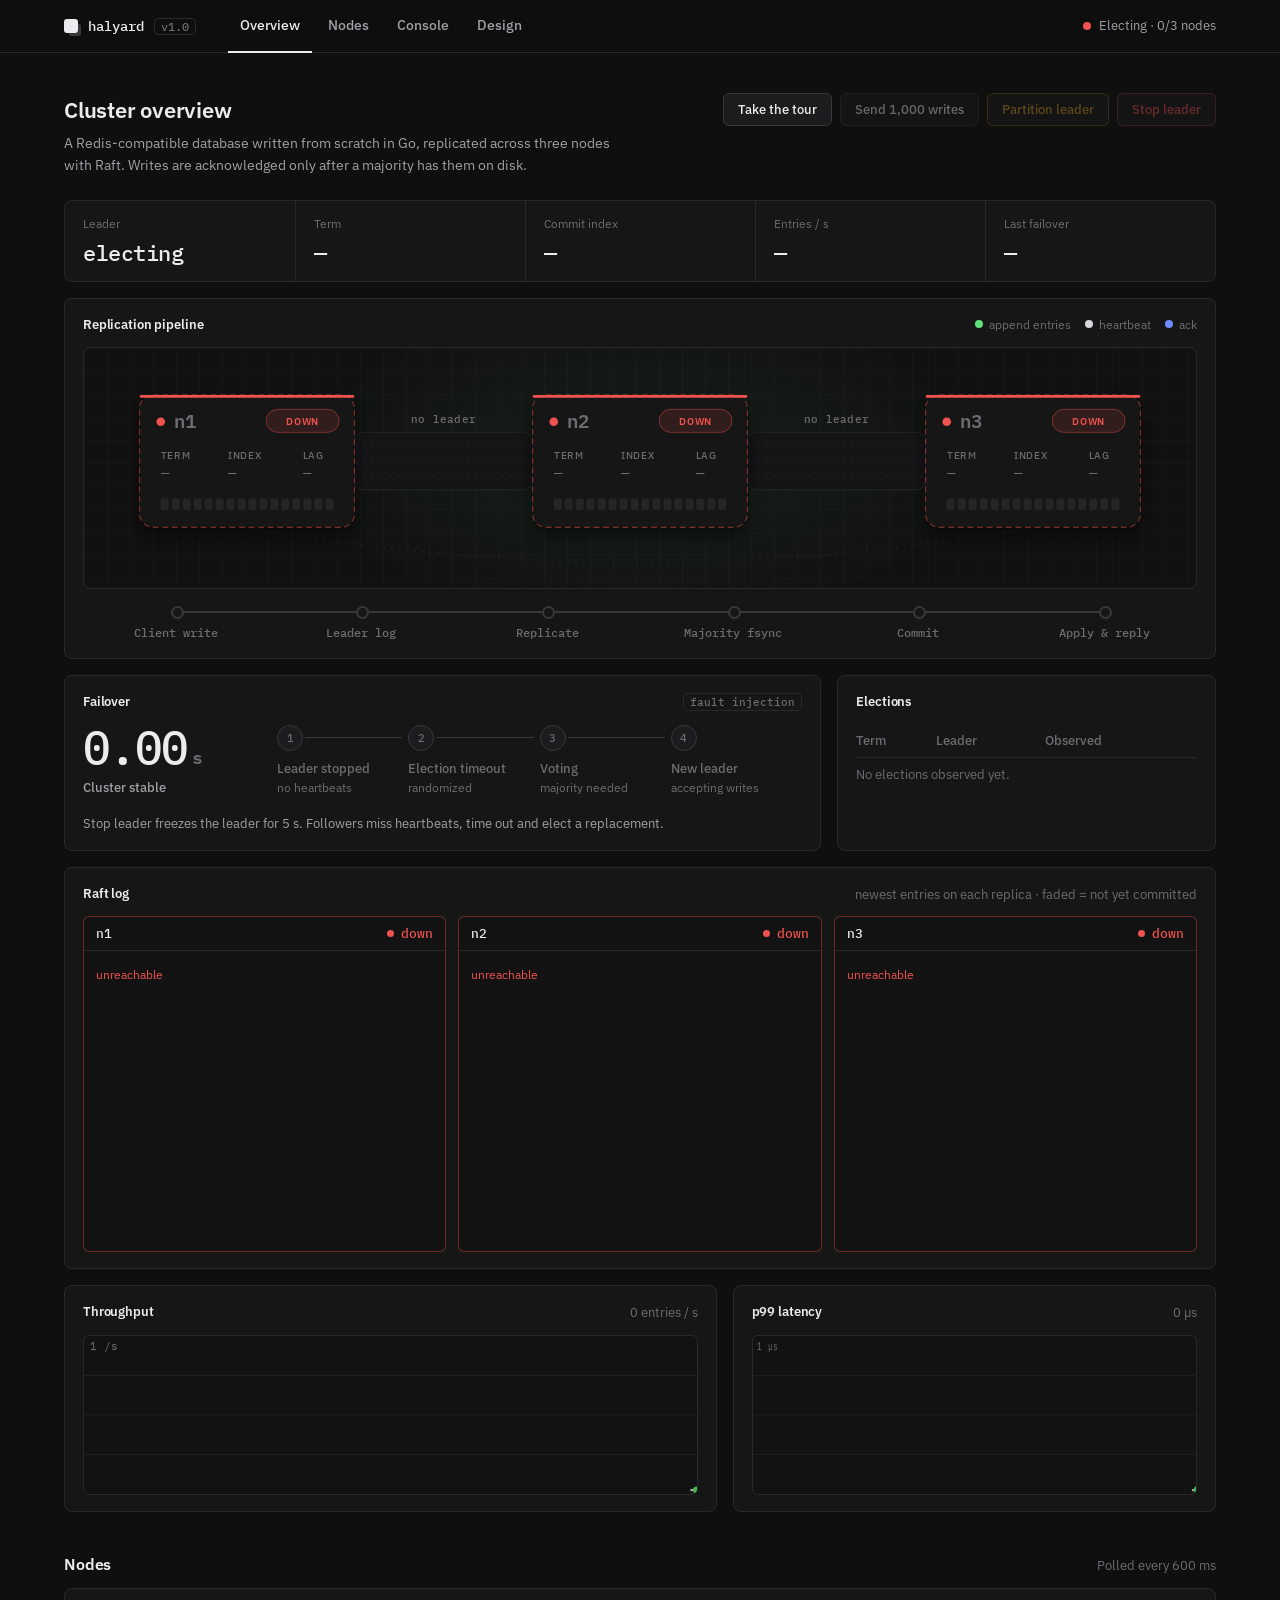
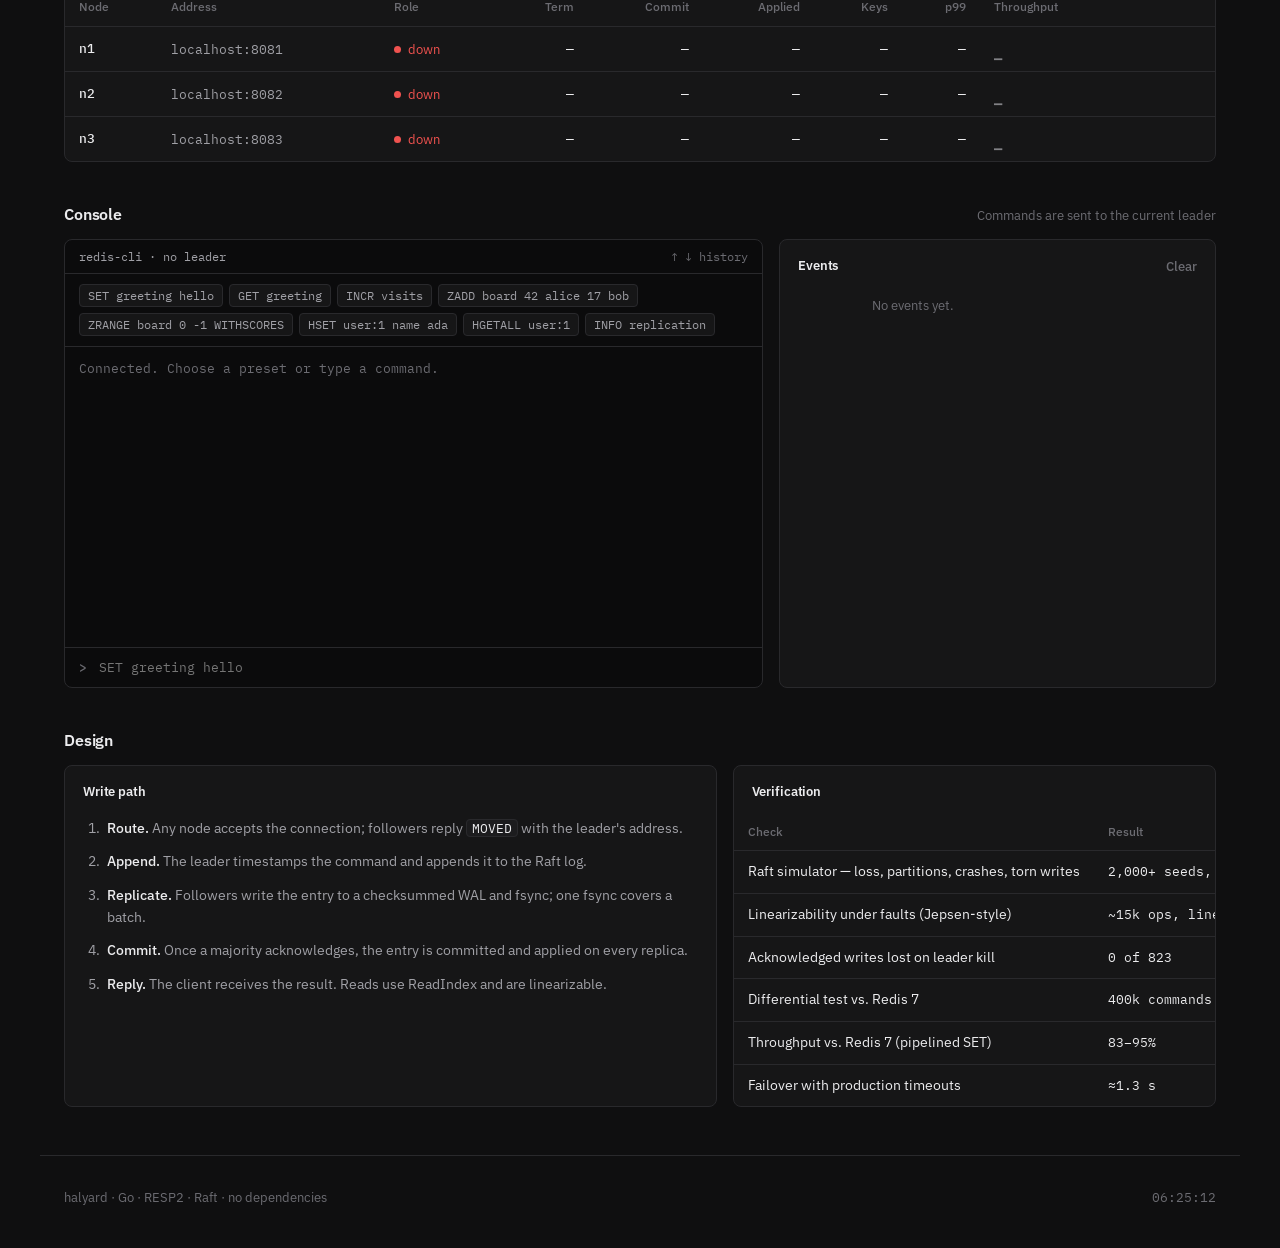
==== commit 71c47a86: "Demo: partition button, load generator, Raft log viewer, live charts, slot map, guided tour, enginee" ====
--- a/web/cluster.html
+++ b/web/cluster.html
@@ -5,10 +5,15 @@
   <meta name="viewport" content="width=device-width, initial-scale=1">
   <title>Halyard — Live cluster</title>
   <meta name="description" content="A Redis-compatible database written from scratch in Go and replicated with Raft. Live cluster view with fault injection.">
+  <meta property="og:title" content="Halyard — the Redis protocol, without losing writes">
+  <meta property="og:description" content="A Redis-compatible database written from scratch in Go and replicated with Raft. Stop the leader and watch it fail over live.">
+  <meta property="og:type" content="website">
+  <meta name="twitter:card" content="summary">
+  <meta name="theme-color" content="#0f0f10">
   <link rel="preconnect" href="https://fonts.googleapis.com">
   <link rel="preconnect" href="https://fonts.gstatic.com" crossorigin>
   <link href="https://fonts.googleapis.com/css2?family=IBM+Plex+Mono:wght@400;500&family=IBM+Plex+Sans:wght@400;500;600&display=swap" rel="stylesheet">
-  <link rel="stylesheet" href="style.css?v=7">
+  <link rel="stylesheet" href="style.css?v=9">
   <link rel="icon" href="data:image/svg+xml,%3Csvg xmlns='http://www.w3.org/2000/svg' viewBox='0 0 16 16'%3E%3Crect width='16' height='16' rx='3' fill='%231c1c1e'/%3E%3Crect x='4' y='4' width='8' height='8' rx='1' fill='%23ededef'/%3E%3C/svg%3E">
   <script src="config.js?v=3"></script>
 </head>
@@ -37,7 +42,12 @@
           <p class="sub">A Redis-compatible database written from scratch in Go, replicated across three nodes with Raft.
             Writes are acknowledged only after a majority has them on disk.</p>
         </div>
-        <button class="btn btn-danger" id="kill" disabled>Stop leader</button>
+        <div class="actions">
+          <button class="btn" id="tour-btn">Take the tour</button>
+          <button class="btn" id="load-btn" disabled>Send 1,000 writes</button>
+          <button class="btn btn-warn" id="iso-btn" disabled>Partition leader</button>
+          <button class="btn btn-danger" id="kill" disabled>Stop leader</button>
+        </div>
       </div>
 
       <div class="stats">
@@ -62,7 +72,7 @@
         </div>
       </div>
 
-      <div class="fo-strip">
+      <div class="fo-strip" id="fo-strip">
         <div class="panel fo-main">
           <div class="panel-head"><h2>Failover</h2><span class="tag">fault injection</span></div>
           <div class="fo-row">
@@ -89,6 +99,22 @@
       </div>
     </section>
 
+      <div class="panel log-panel" id="raftlog">
+        <div class="panel-head"><h2>Raft log</h2><span class="hint">newest entries on each replica · faded = not yet committed</span></div>
+        <div class="logcols" id="logcols"></div>
+      </div>
+
+      <div class="grid-2 charts">
+        <div class="panel"><div class="panel-head"><h2>Throughput</h2><span class="hint" id="tp-now">entries / s</span></div><svg id="chart-tp" class="chart" viewBox="0 0 600 160" preserveAspectRatio="none"></svg></div>
+        <div class="panel"><div class="panel-head"><h2>p99 latency</h2><span class="hint" id="lat-now">µs</span></div><svg id="chart-lat" class="chart" viewBox="0 0 600 160" preserveAspectRatio="none"></svg></div>
+      </div>
+    </section>
+
+    <section id="slots" class="block" hidden>
+      <div class="section-head"><h2>Hash slots</h2><span class="hint">16,384 slots coloured by owning Raft group</span></div>
+      <div class="panel"><canvas id="slotmap" width="1024" height="128"></canvas><div class="slot-legend" id="slot-legend"></div></div>
+    </section>
+
     <section id="nodes" class="block">
       <div class="section-head"><h2>Nodes</h2><span class="hint">Polled every 600 ms</span></div>
       <div class="panel flush">
@@ -163,6 +189,15 @@
   </footer>
 
   <script src="topo.js?v=6"></script>
-  <script src="app.js?v=5"></script>
+  <script src="app.js?v=6"></script>
+  <div class="tour" id="tour" hidden>
+    <div class="tour-card" role="dialog" aria-live="polite">
+      <div class="tour-step" id="tour-step"></div>
+      <h3 id="tour-title"></h3>
+      <p id="tour-text"></p>
+      <div class="tour-actions"><button class="btn-link" id="tour-skip">Skip</button><span></span><button class="btn" id="tour-back">Back</button><button class="btn btn-primary" id="tour-next">Next</button></div>
+    </div>
+  </div>
+  <script src="extras.js?v=3"></script>
 </body>
 </html>
--- a/web/style.css
+++ b/web/style.css
@@ -293,3 +293,60 @@
   .fo-strip, .fo-row { grid-template-columns: 1fr; }
   .track span { font-size: 10px; }
 }
+
+/* ===== actions, log viewer, charts, slots, tour ===== */
+.actions { display: flex; gap: 8px; flex-wrap: wrap; justify-content: flex-end; }
+.btn-warn { color: var(--warn); border-color: rgba(210, 153, 34, .45); }
+.btn-warn:hover:not(:disabled) { background: rgba(210, 153, 34, .1); border-color: var(--warn); }
+.btn-primary { background: var(--text); color: #0f0f10; border-color: var(--text); }
+.btn-primary:hover:not(:disabled) { background: #d6d6d9; }
+
+.log-panel { margin-top: 16px; }
+.logcols { display: grid; grid-template-columns: repeat(3, 1fr); gap: 12px; }
+.logcol { border: 1px solid var(--border); border-radius: 6px; background: #121213; min-width: 0; }
+.logcol.leader { border-color: rgba(63, 185, 80, .45); }
+.logcol.down { border-color: rgba(240, 82, 79, .4); }
+.logcol-head { display: flex; justify-content: space-between; align-items: center; padding: 8px 12px; border-bottom: 1px solid var(--border); font: 500 13px var(--mono); }
+.logcol ol { list-style: none; margin: 0; padding: 4px 0; height: 300px; overflow: hidden; }
+.logcol li { display: grid; grid-template-columns: 44px 34px 1fr; gap: 8px; padding: 4px 12px; font: 12px var(--mono); align-items: center; }
+.logcol li.fresh { animation: lgin .8s ease-out; }
+@keyframes lgin { from { background: rgba(63, 185, 80, .12); } }
+.logcol li.pending { opacity: .4; }
+.logcol li.noop .lg-desc { color: var(--text-3); font-style: italic; }
+.logcol li.conf .lg-desc { color: var(--warn); }
+.lg-idx { color: var(--text-3); text-align: right; }
+.lg-term { text-align: center; border-radius: 3px; font-size: 11px; padding: 0 3px; color: #0f0f10; }
+.lg-term.t0 { background: #8b949e; } .lg-term.t1 { background: #3fb950; } .lg-term.t2 { background: #6f8cff; }
+.lg-term.t3 { background: #d29922; } .lg-term.t4 { background: #c678dd; } .lg-term.t5 { background: #56b6c2; }
+.lg-desc { color: var(--text-2); overflow: hidden; text-overflow: ellipsis; white-space: nowrap; }
+.lg-empty { color: var(--err) !important; font-family: var(--sans) !important; padding: 12px !important; display: block !important; }
+
+.charts { margin-top: 16px; }
+.chart { display: block; width: 100%; height: 160px; background: #121213; border: 1px solid var(--border); border-radius: 6px; }
+.ch-grid { stroke: #1f1f22; stroke-width: 1; }
+.ch-line { fill: none; stroke: #d8d8dc; stroke-width: 1.6; vector-effect: non-scaling-stroke; }
+.ch-area { fill: rgba(216, 216, 220, .06); }
+.ch-dot { fill: var(--ok); }
+.ch-max { font: 11px var(--mono); fill: var(--text-3); }
+.ch-mark { stroke: var(--warn); stroke-width: 1; stroke-dasharray: 3 3; vector-effect: non-scaling-stroke; }
+.ch-mark-t { font: 10.5px var(--mono); fill: var(--warn); }
+
+#slotmap { width: 100%; height: auto; display: block; image-rendering: pixelated; border-radius: 4px; }
+.slot-legend { display: flex; gap: 18px; margin-top: 10px; font-size: 12.5px; color: var(--text-2); flex-wrap: wrap; }
+.slot-legend i { display: inline-block; width: 10px; height: 10px; border-radius: 2px; margin-right: 6px; vertical-align: -1px; }
+
+.tour { position: fixed; inset: auto 24px 24px auto; z-index: 50; }
+.tour-card { width: 360px; background: #1a1a1c; border: 1px solid var(--border-strong); border-radius: 10px; padding: 18px 18px 14px; box-shadow: 0 24px 60px -20px rgba(0,0,0,.8); }
+.tour-step { font: 500 11px var(--mono); color: var(--text-3); text-transform: uppercase; letter-spacing: .08em; }
+.tour-card h3 { margin: 6px 0 6px; font-size: 16px; }
+.tour-card p { margin: 0 0 14px; color: var(--text-2); font-size: 13.5px; }
+.tour-actions { display: grid; grid-template-columns: auto 1fr auto auto; gap: 8px; align-items: center; }
+.tour-target { outline: 2px solid var(--ok); outline-offset: 4px; border-radius: 8px; transition: outline-color .3s; }
+
+@media (max-width: 960px) {
+  .logcols { grid-template-columns: 1fr; }
+  .logcol ol { height: 180px; }
+  .tour { inset: auto 12px 12px 12px; } .tour-card { width: auto; }
+  #topo { min-width: 760px; }
+  .topo-panel { overflow-x: auto; }
+}
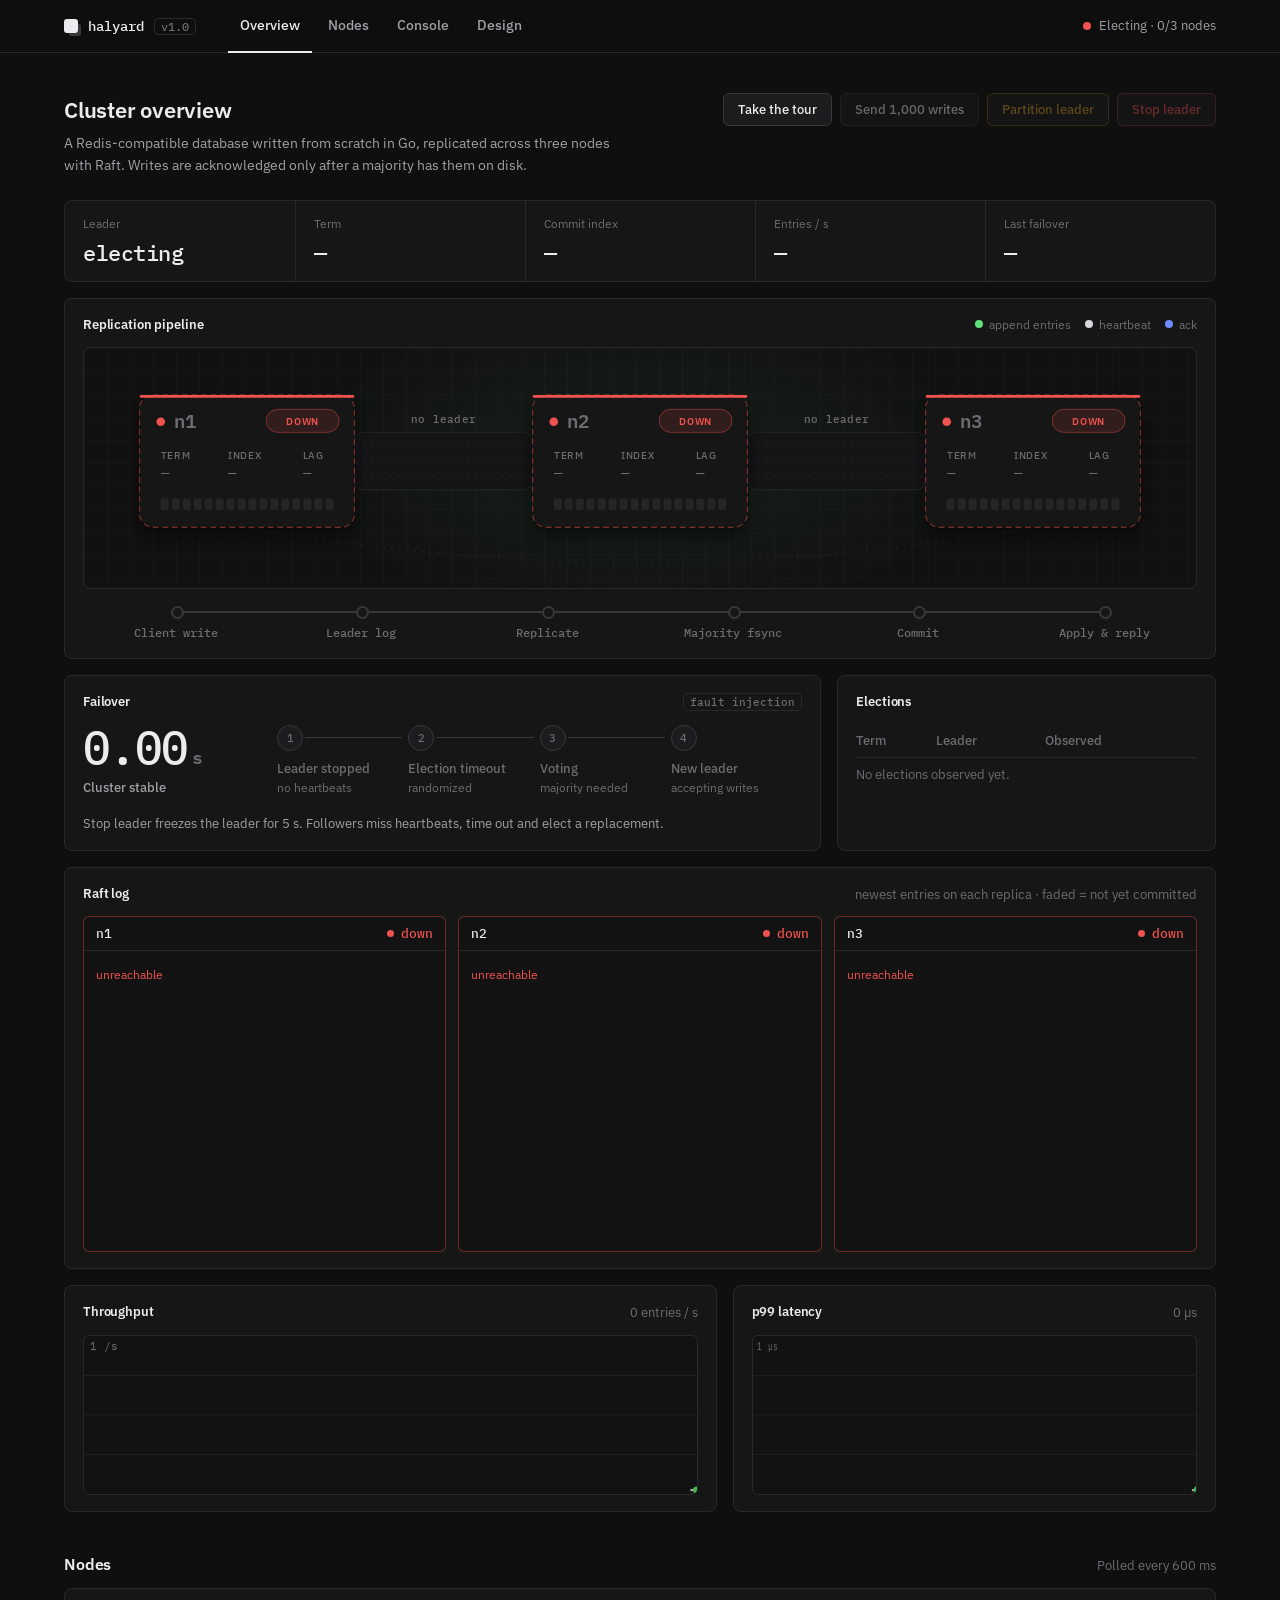
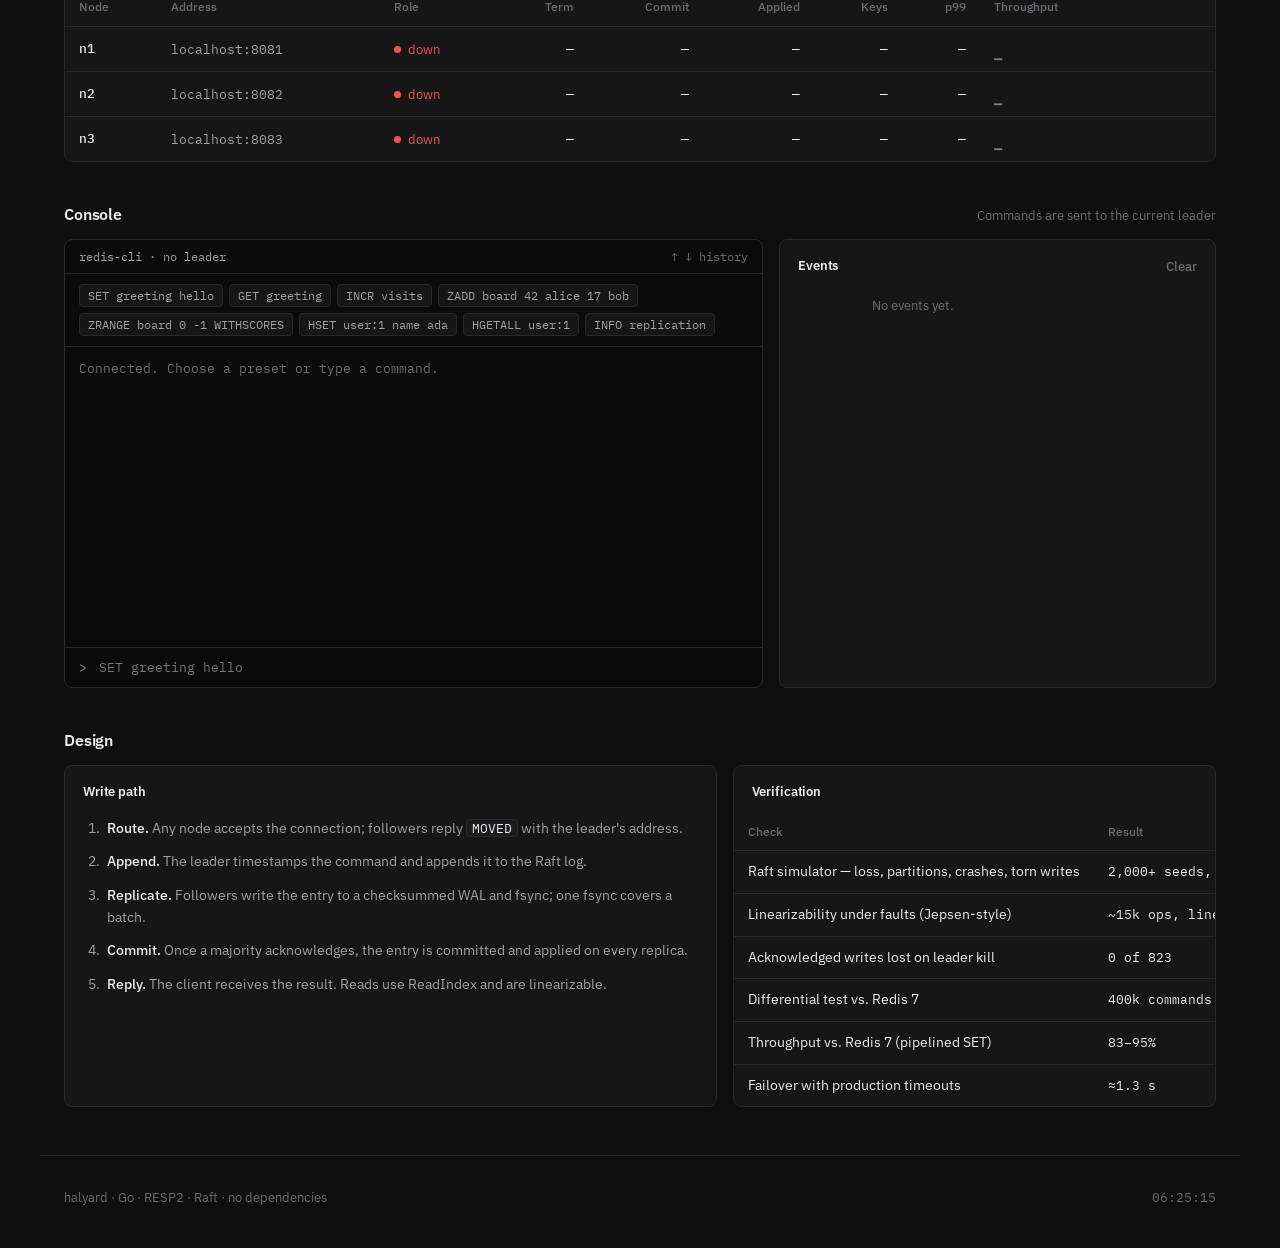
==== commit e12160cb: "Raft playground: production raft package compiled to WebAssembly, interactive 5-node cluster; landin" ====
--- a/web/cluster.html
+++ b/web/cluster.html
@@ -198,6 +198,6 @@
       <div class="tour-actions"><button class="btn-link" id="tour-skip">Skip</button><span></span><button class="btn" id="tour-back">Back</button><button class="btn btn-primary" id="tour-next">Next</button></div>
     </div>
   </div>
-  <script src="extras.js?v=3"></script>
+  <script src="extras.js?v=4"></script>
 </body>
 </html>
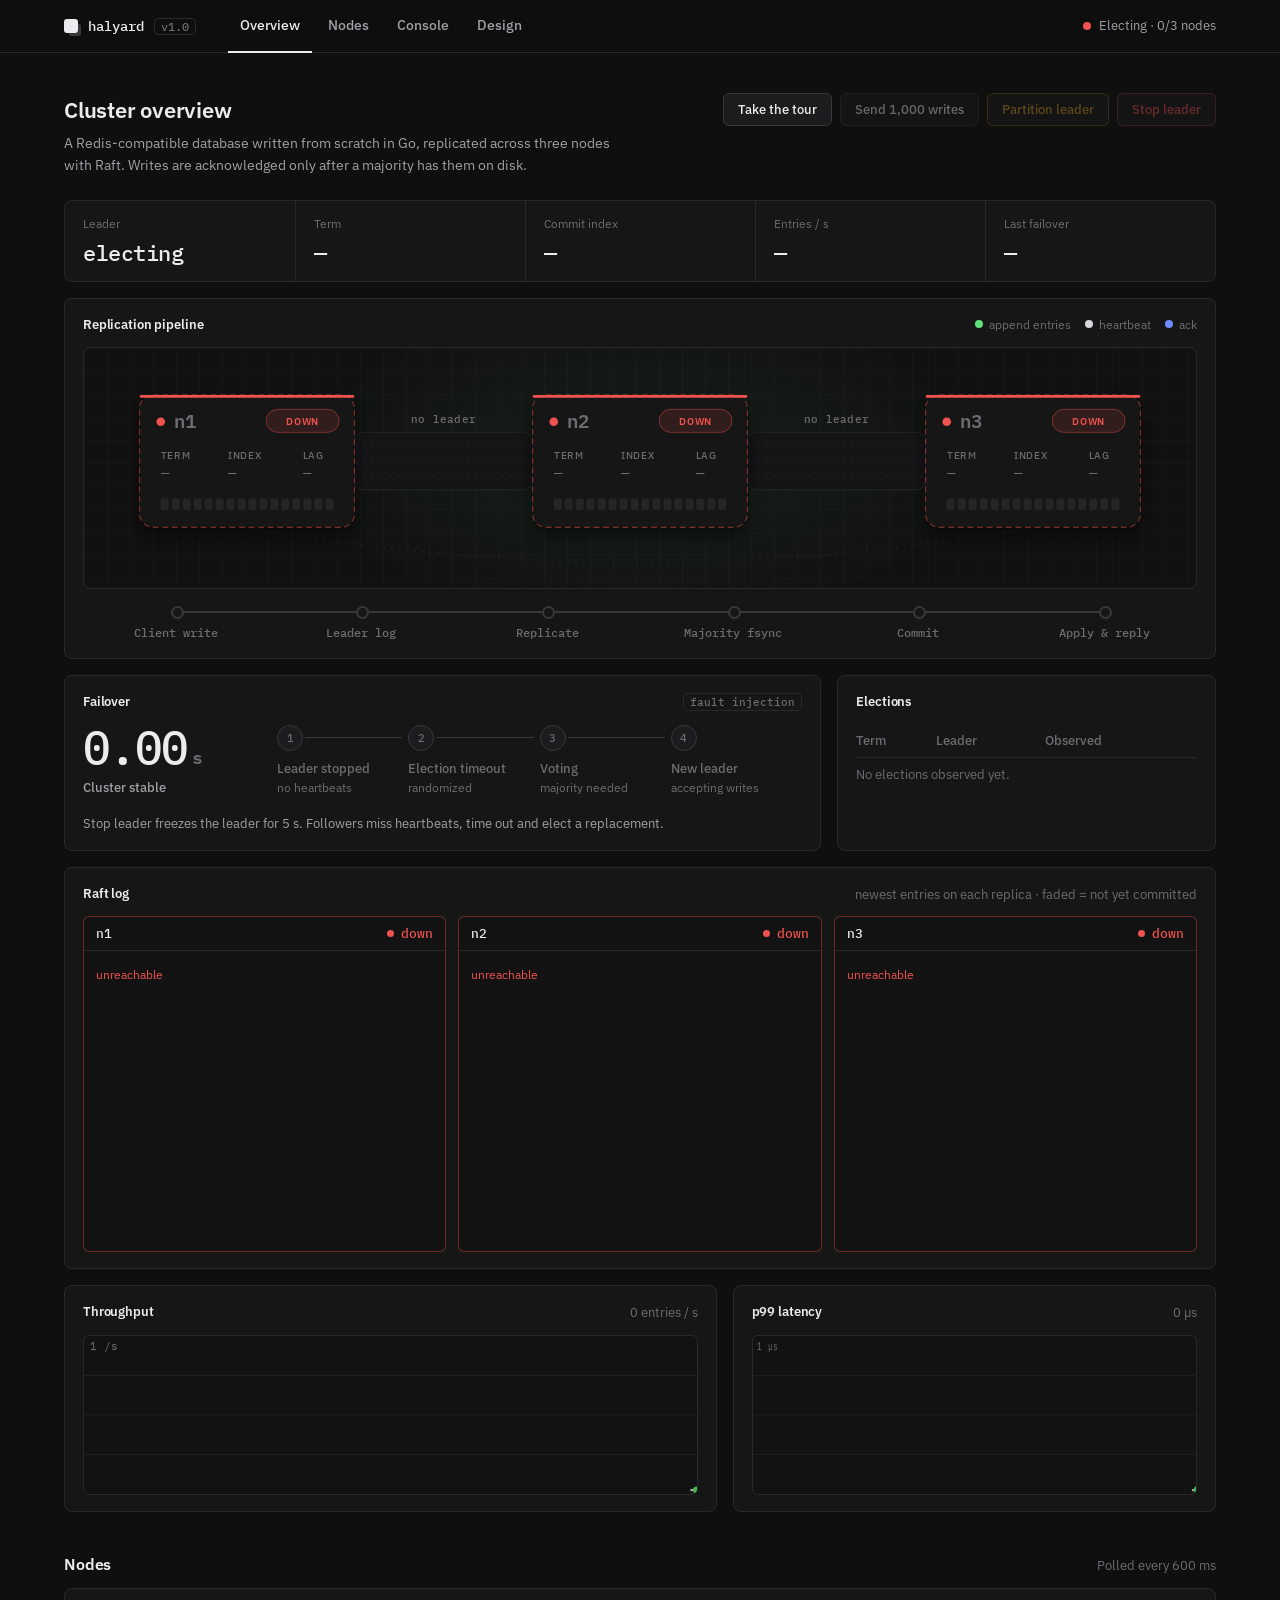
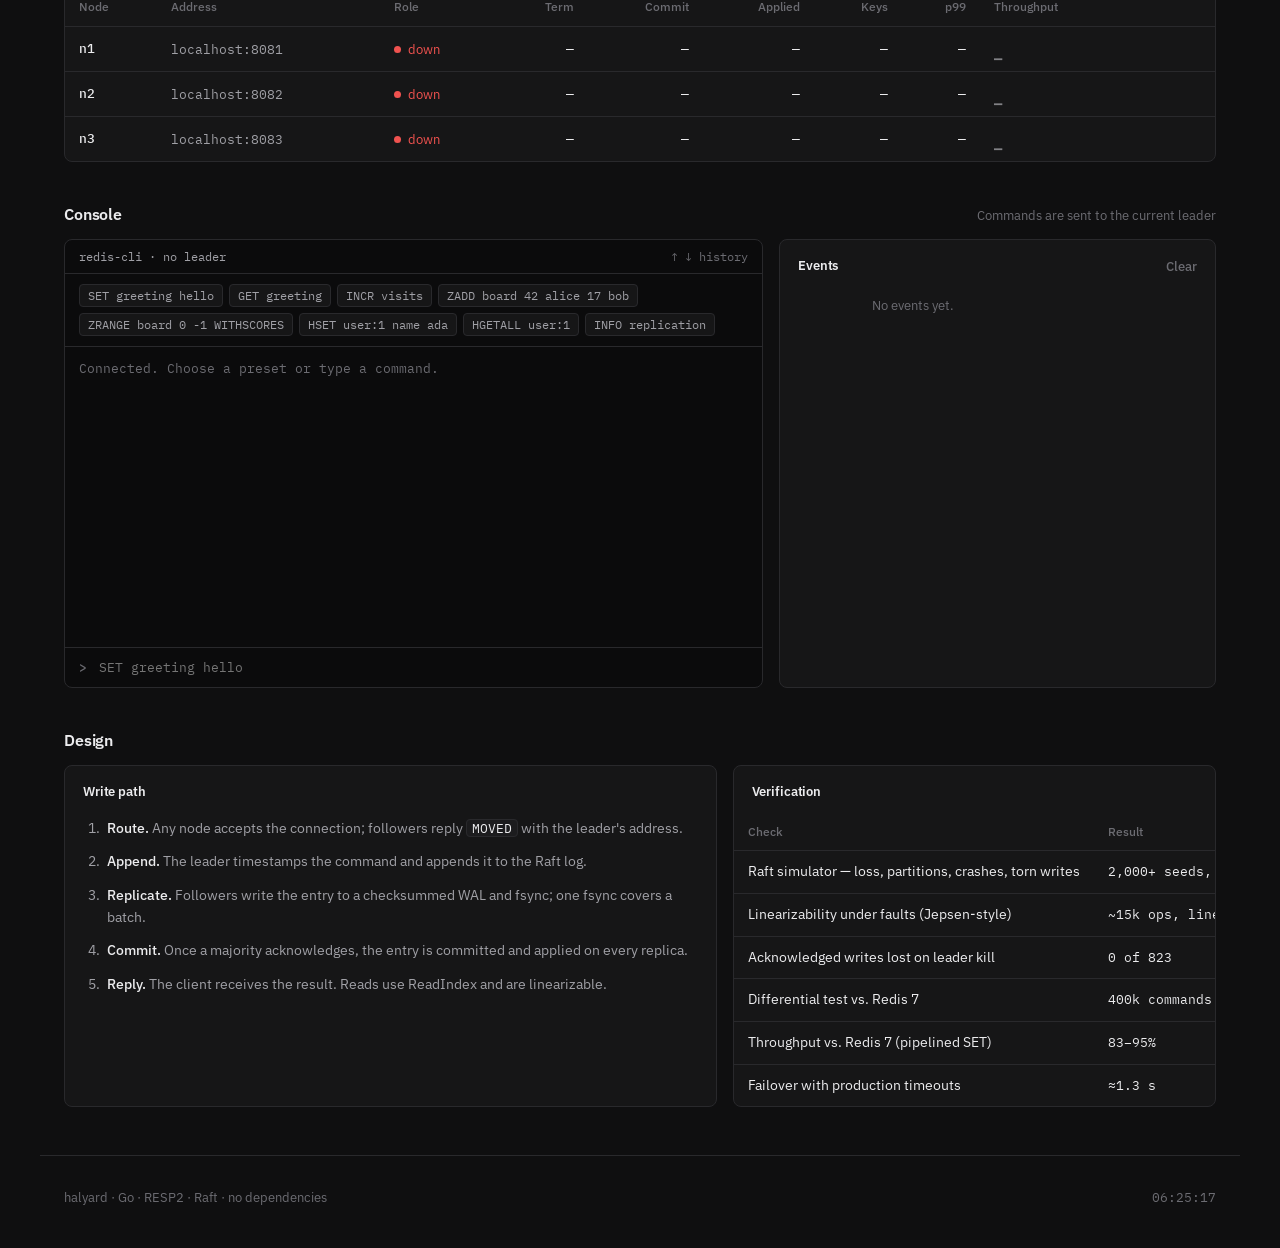
==== commit d6035951: "Playground: auto-played narrated scenario, RPC/node hover tooltips, share image, bridge to live clus" ====
--- a/web/cluster.html
+++ b/web/cluster.html
@@ -10,6 +10,7 @@
   <meta property="og:type" content="website">
   <meta name="twitter:card" content="summary">
   <meta name="theme-color" content="#0f0f10">
+  <meta property="og:image" content="og.png">
   <link rel="preconnect" href="https://fonts.googleapis.com">
   <link rel="preconnect" href="https://fonts.gstatic.com" crossorigin>
   <link href="https://fonts.googleapis.com/css2?family=IBM+Plex+Mono:wght@400;500&family=IBM+Plex+Sans:wght@400;500;600&display=swap" rel="stylesheet">
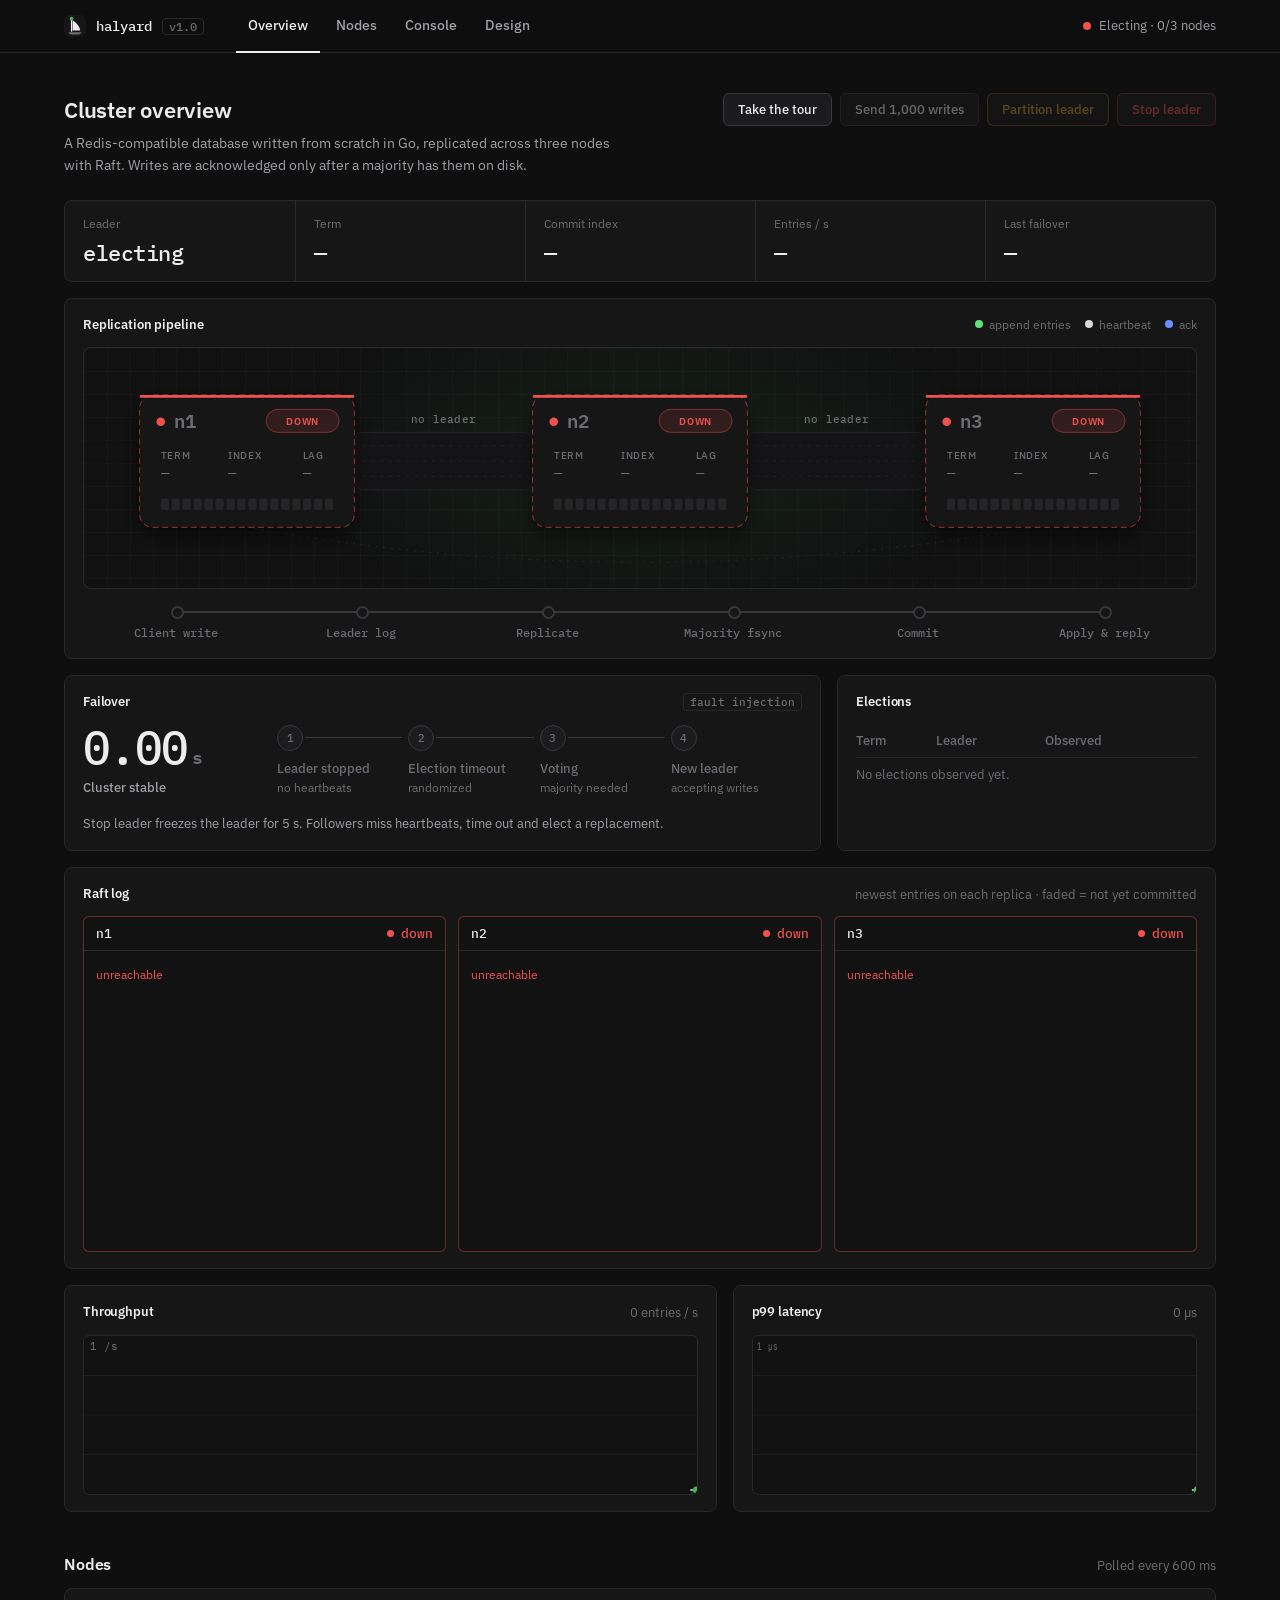
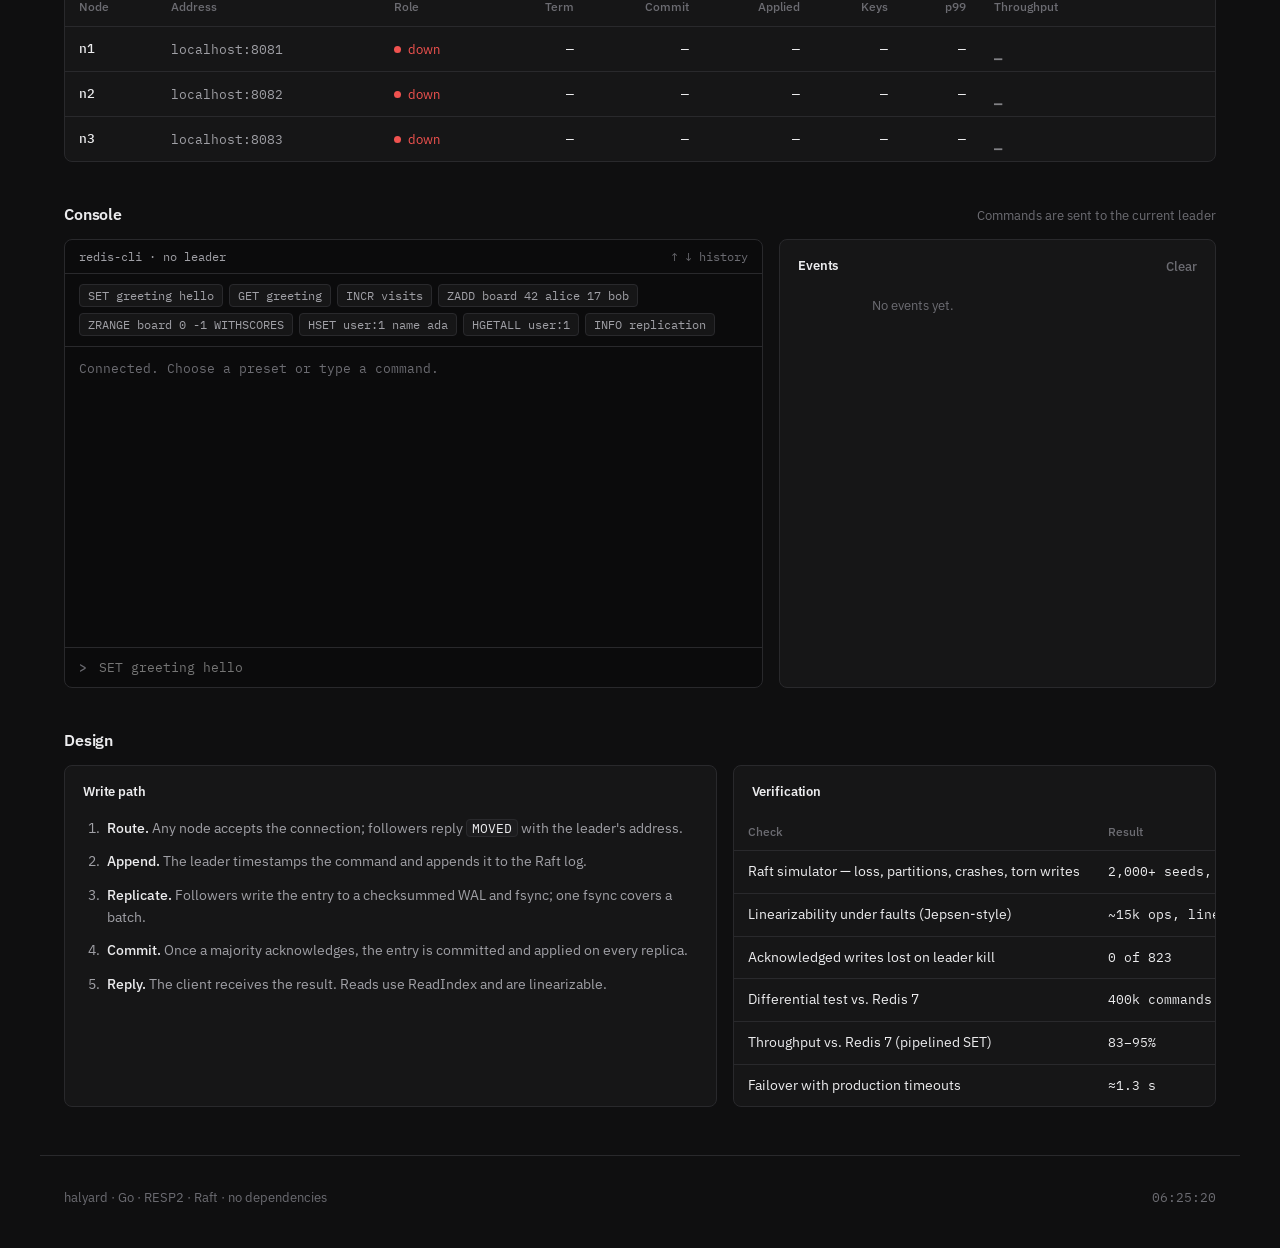
==== commit c375c35b: "Halyard logo: sail mark with leader masthead light, wordmark, favicon" ====
--- a/web/cluster.html
+++ b/web/cluster.html
@@ -14,15 +14,15 @@
   <link rel="preconnect" href="https://fonts.googleapis.com">
   <link rel="preconnect" href="https://fonts.gstatic.com" crossorigin>
   <link href="https://fonts.googleapis.com/css2?family=IBM+Plex+Mono:wght@400;500&family=IBM+Plex+Sans:wght@400;500;600&display=swap" rel="stylesheet">
-  <link rel="stylesheet" href="style.css?v=9">
-  <link rel="icon" href="data:image/svg+xml,%3Csvg xmlns='http://www.w3.org/2000/svg' viewBox='0 0 16 16'%3E%3Crect width='16' height='16' rx='3' fill='%231c1c1e'/%3E%3Crect x='4' y='4' width='8' height='8' rx='1' fill='%23ededef'/%3E%3C/svg%3E">
+  <link rel="stylesheet" href="style.css?v=11">
+  <link rel="icon" href="mark.svg" type="image/svg+xml">
   <script src="config.js?v=3"></script>
 </head>
 <body>
   <header class="topbar">
     <div class="wrap topbar-inner">
       <a class="wordmark" href="/">
-        <span class="mark" aria-hidden="true"></span>halyard
+        <img class="logo-mark" src="mark.svg" alt="" width="22" height="22">halyard
         <span class="version">v1.0</span>
       </a>
       <nav class="tabs" aria-label="Sections">
--- a/web/style.css
+++ b/web/style.css
@@ -350,3 +350,5 @@
   #topo { min-width: 760px; }
   .topo-panel { overflow-x: auto; }
 }
+
+.logo-mark { display: block; border-radius: 5px; }
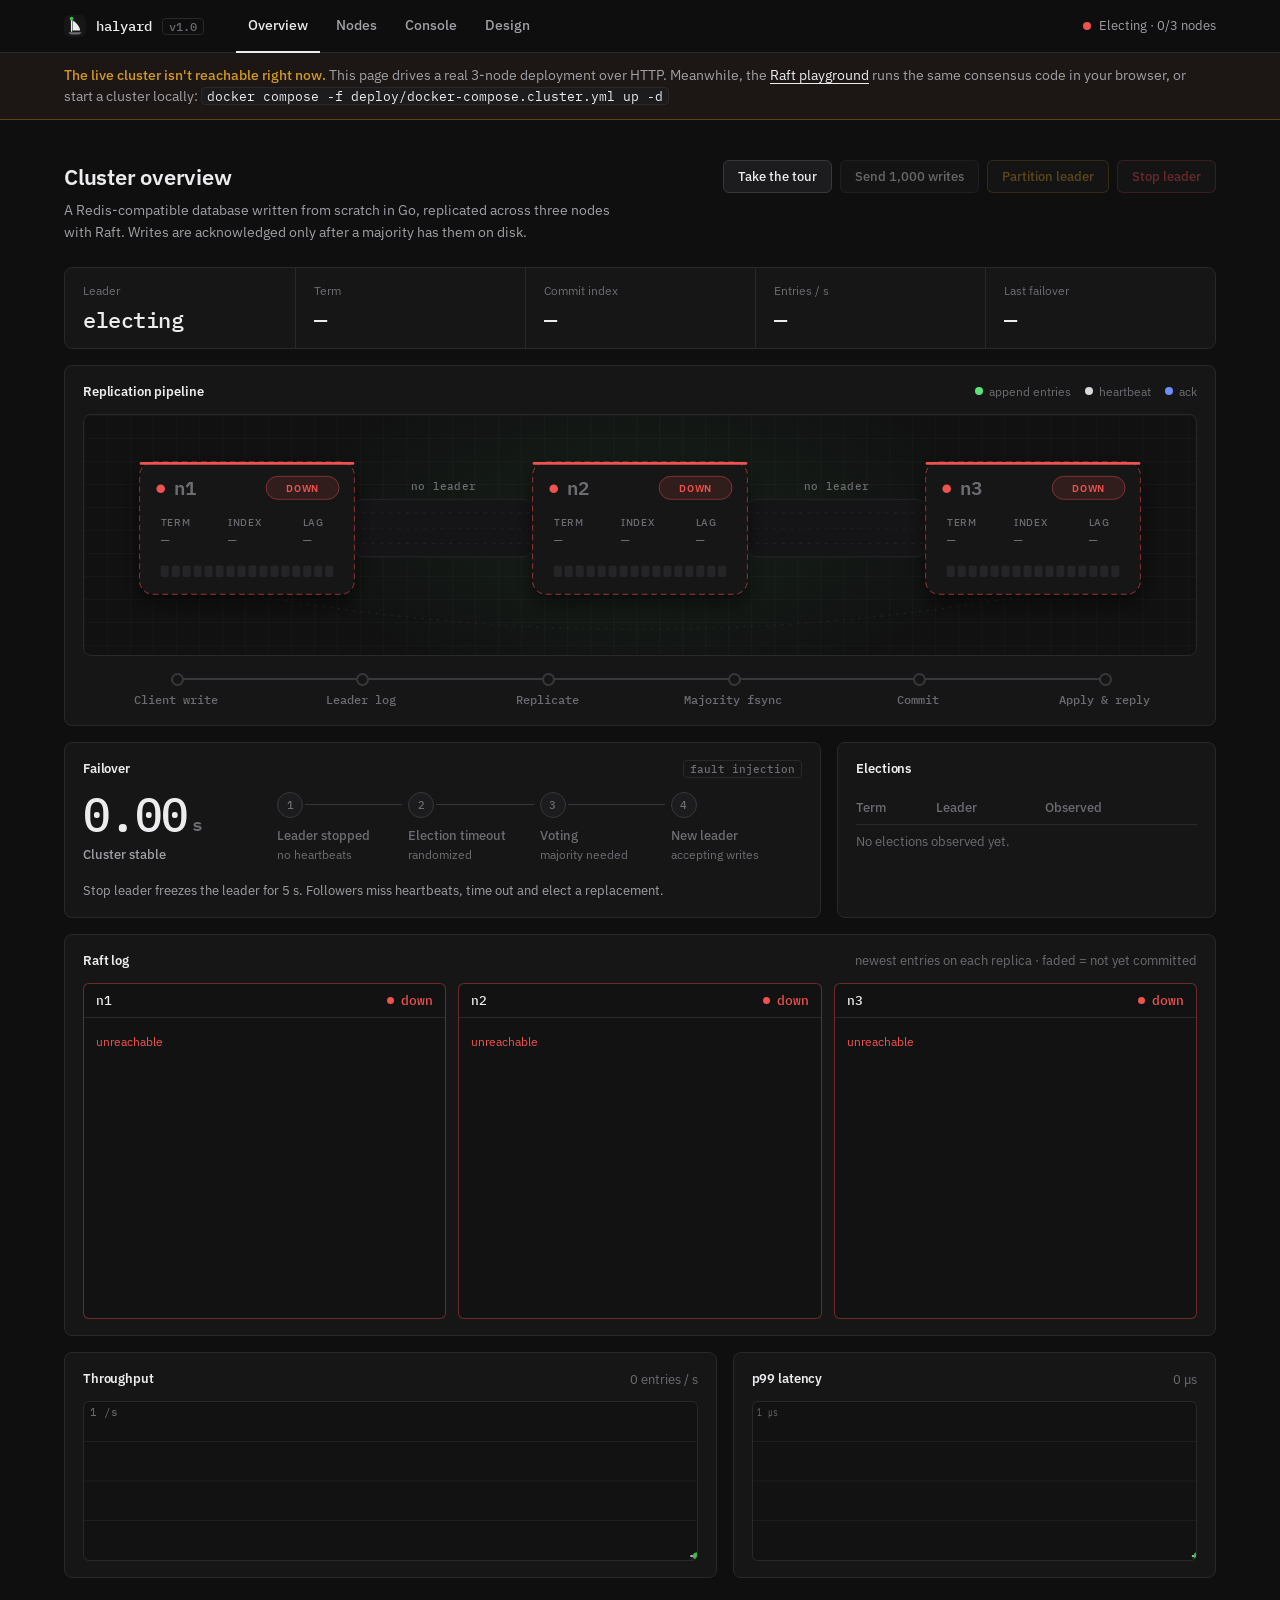
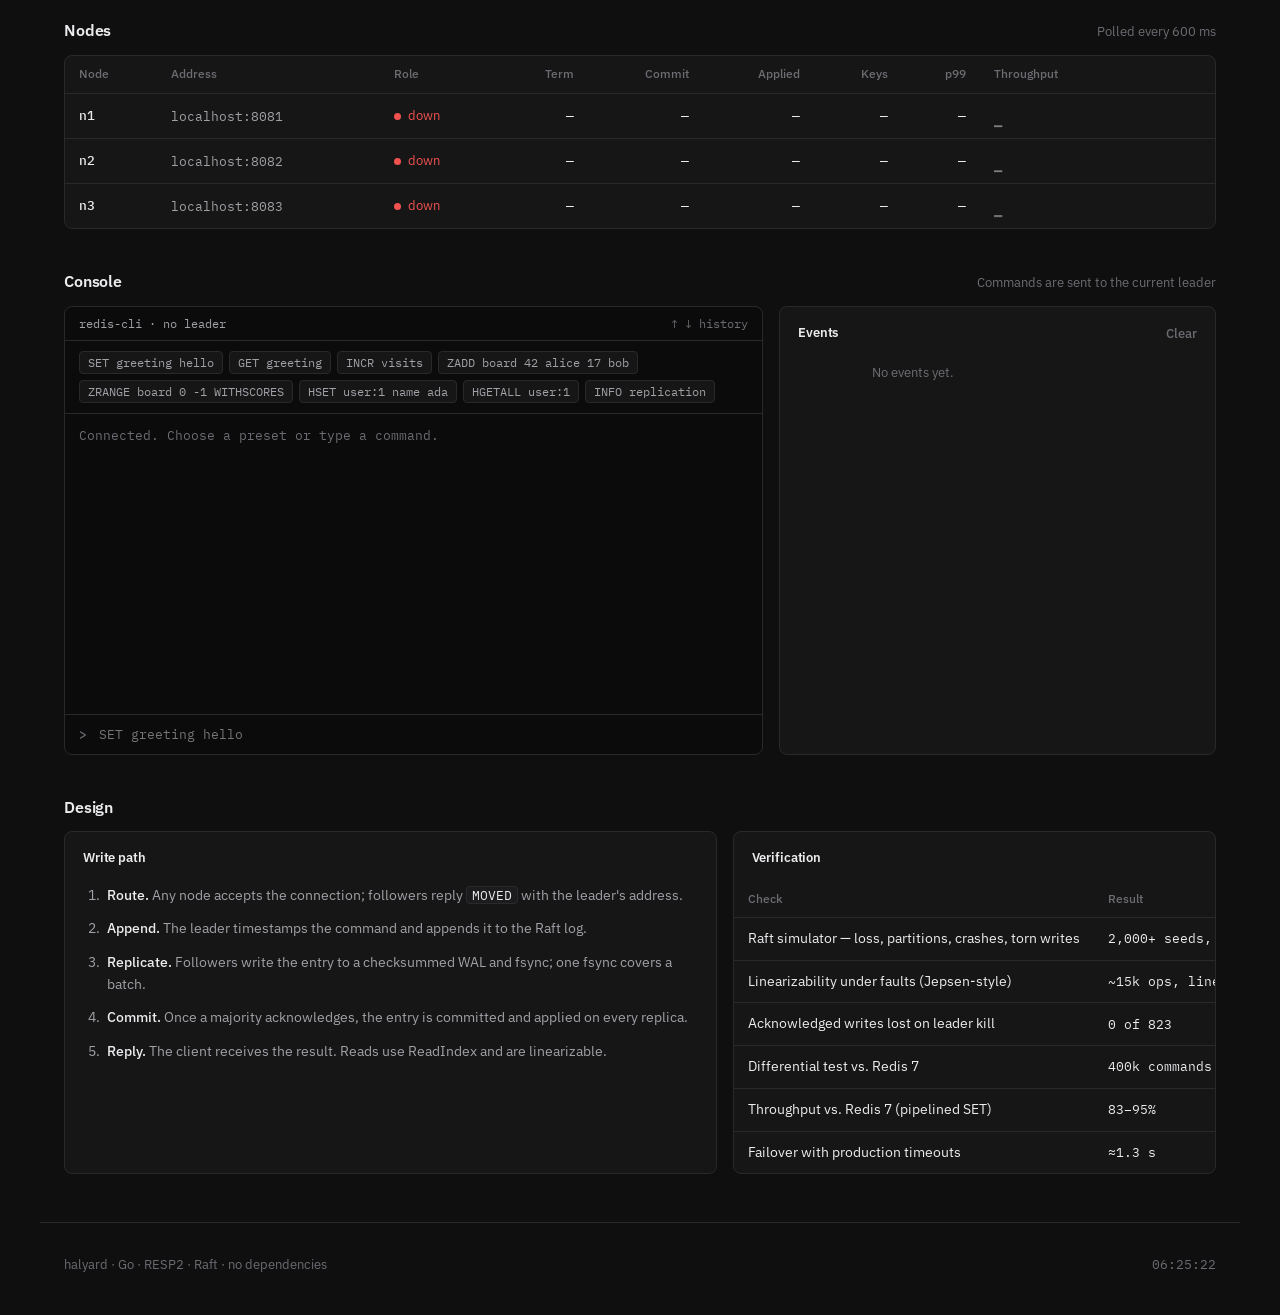
==== commit 7fc96b8d: "Dashboard: offline notice when the live cluster is unreachable" ====
--- a/web/cluster.html
+++ b/web/cluster.html
@@ -14,7 +14,7 @@
   <link rel="preconnect" href="https://fonts.googleapis.com">
   <link rel="preconnect" href="https://fonts.gstatic.com" crossorigin>
   <link href="https://fonts.googleapis.com/css2?family=IBM+Plex+Mono:wght@400;500&family=IBM+Plex+Sans:wght@400;500;600&display=swap" rel="stylesheet">
-  <link rel="stylesheet" href="style.css?v=11">
+  <link rel="stylesheet" href="style.css?v=12">
   <link rel="icon" href="mark.svg" type="image/svg+xml">
   <script src="config.js?v=3"></script>
 </head>
@@ -35,6 +35,14 @@
     </div>
   </header>
 
+  <div class="offline" id="offline" hidden>
+    <div class="wrap offline-inner">
+      <span><b>The live cluster isn't reachable right now.</b> This page drives a real 3-node deployment over HTTP. Meanwhile,
+        the <a href="/#playground">Raft playground</a> runs the same consensus code in your browser, or start a cluster locally:
+        <code>docker compose -f deploy/docker-compose.cluster.yml up -d</code></span>
+    </div>
+  </div>
+
   <main class="wrap">
     <section id="overview" class="block">
       <div class="page-head">
@@ -190,7 +198,7 @@
   </footer>
 
   <script src="topo.js?v=6"></script>
-  <script src="app.js?v=6"></script>
+  <script src="app.js?v=7"></script>
   <div class="tour" id="tour" hidden>
     <div class="tour-card" role="dialog" aria-live="polite">
       <div class="tour-step" id="tour-step"></div>
--- a/web/style.css
+++ b/web/style.css
@@ -352,3 +352,8 @@
 }
 
 .logo-mark { display: block; border-radius: 5px; }
+
+.offline { background: #1c1714; border-bottom: 1px solid rgba(210, 153, 34, .35); }
+.offline-inner { padding-top: 12px; padding-bottom: 12px; font-size: 13.5px; color: var(--text-2); }
+.offline b { color: var(--warn); font-weight: 500; }
+.offline a { color: var(--text); text-decoration: underline; text-underline-offset: 3px; }
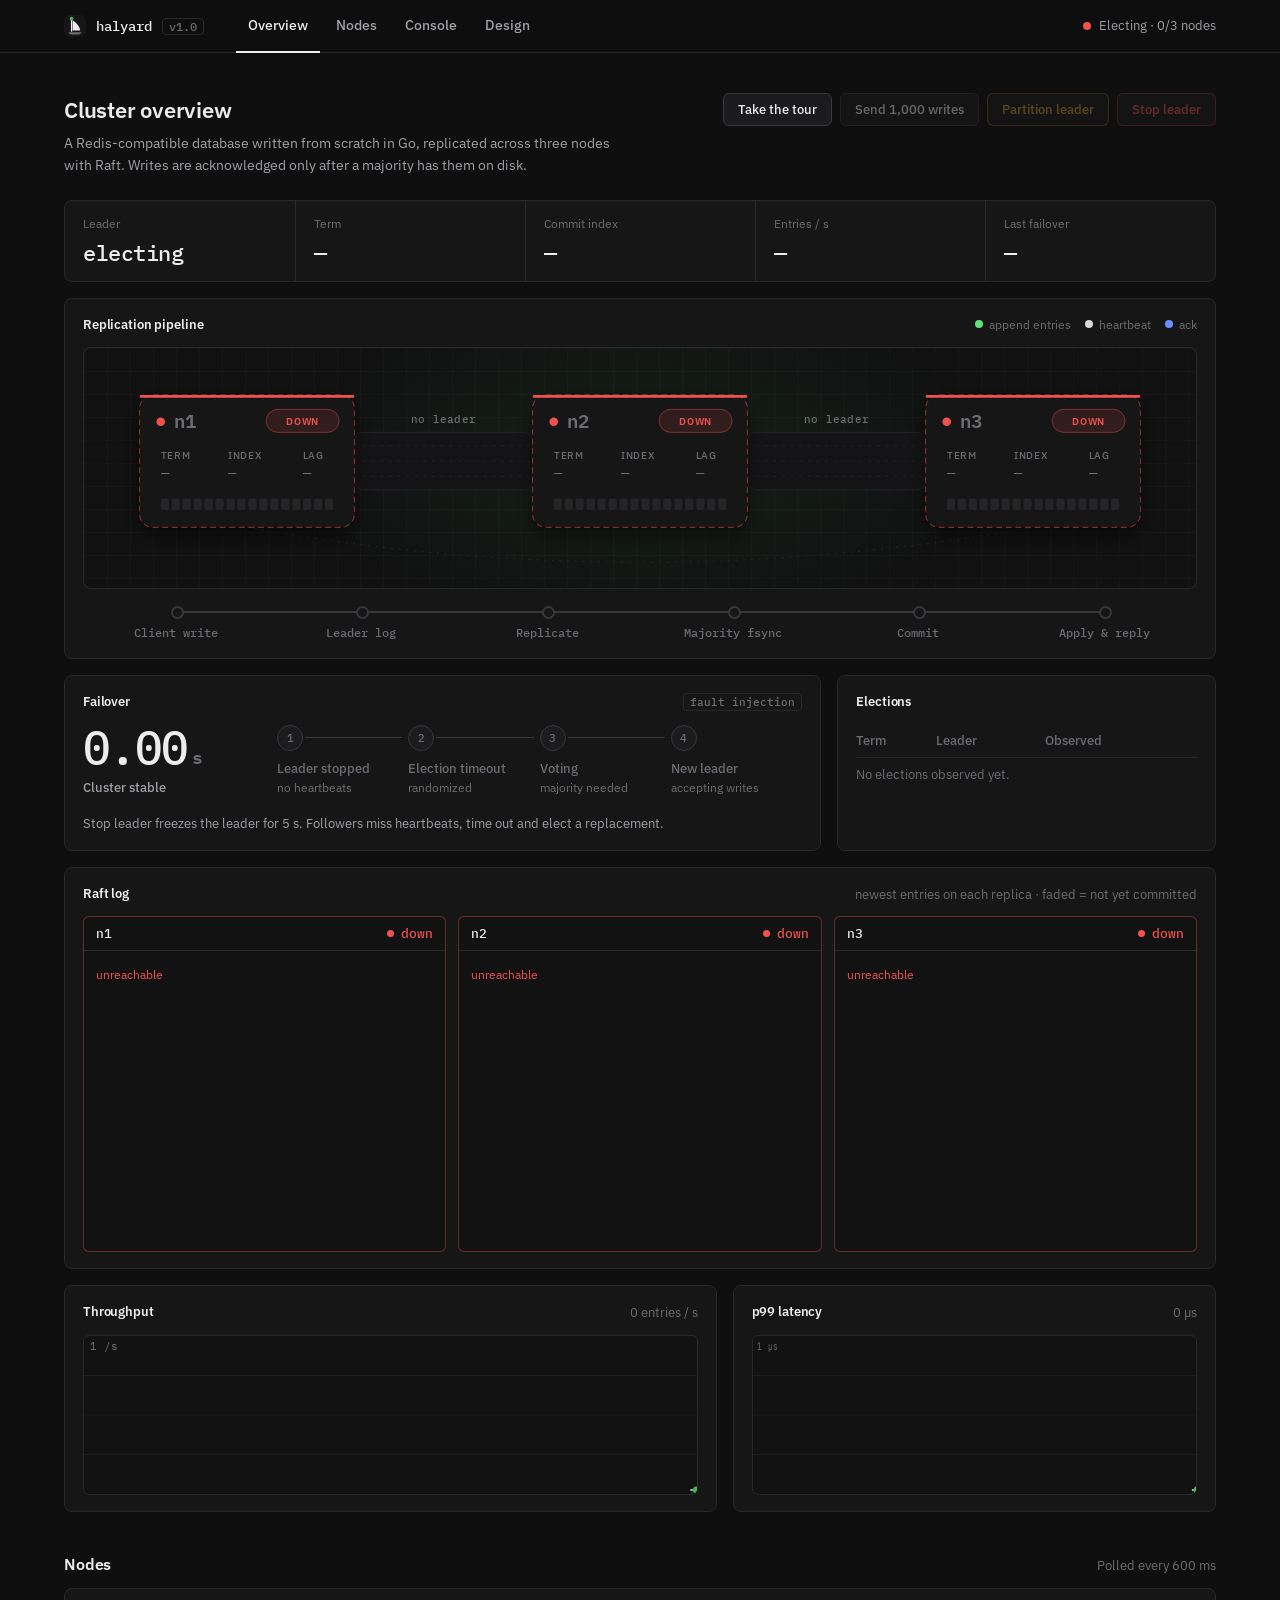
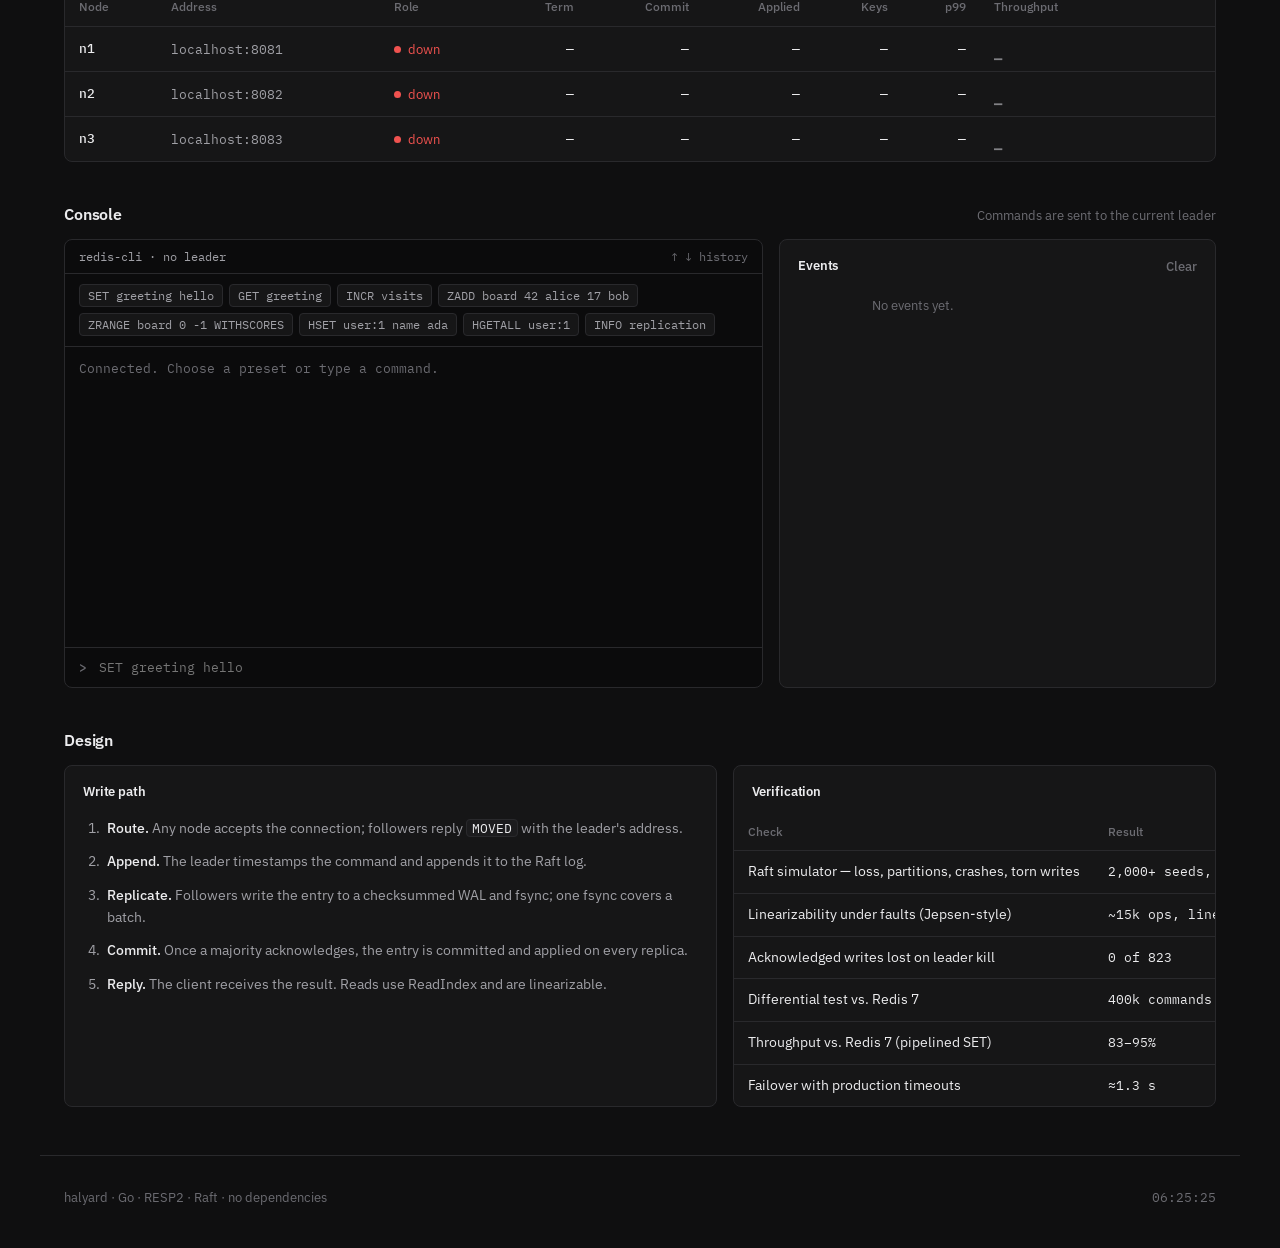
==== commit 6c69d0a8: "Revert "Dashboard: offline notice when the live cluster is unreachable" This reverts commit 7fc96b8d" ====
--- a/web/cluster.html
+++ b/web/cluster.html
@@ -14,7 +14,7 @@
   <link rel="preconnect" href="https://fonts.googleapis.com">
   <link rel="preconnect" href="https://fonts.gstatic.com" crossorigin>
   <link href="https://fonts.googleapis.com/css2?family=IBM+Plex+Mono:wght@400;500&family=IBM+Plex+Sans:wght@400;500;600&display=swap" rel="stylesheet">
-  <link rel="stylesheet" href="style.css?v=12">
+  <link rel="stylesheet" href="style.css?v=11">
   <link rel="icon" href="mark.svg" type="image/svg+xml">
   <script src="config.js?v=3"></script>
 </head>
@@ -35,14 +35,6 @@
     </div>
   </header>
 
-  <div class="offline" id="offline" hidden>
-    <div class="wrap offline-inner">
-      <span><b>The live cluster isn't reachable right now.</b> This page drives a real 3-node deployment over HTTP. Meanwhile,
-        the <a href="/#playground">Raft playground</a> runs the same consensus code in your browser, or start a cluster locally:
-        <code>docker compose -f deploy/docker-compose.cluster.yml up -d</code></span>
-    </div>
-  </div>
-
   <main class="wrap">
     <section id="overview" class="block">
       <div class="page-head">
@@ -198,7 +190,7 @@
   </footer>
 
   <script src="topo.js?v=6"></script>
-  <script src="app.js?v=7"></script>
+  <script src="app.js?v=6"></script>
   <div class="tour" id="tour" hidden>
     <div class="tour-card" role="dialog" aria-live="polite">
       <div class="tour-step" id="tour-step"></div>
--- a/web/style.css
+++ b/web/style.css
@@ -352,8 +352,3 @@
 }
 
 .logo-mark { display: block; border-radius: 5px; }
-
-.offline { background: #1c1714; border-bottom: 1px solid rgba(210, 153, 34, .35); }
-.offline-inner { padding-top: 12px; padding-bottom: 12px; font-size: 13.5px; color: var(--text-2); }
-.offline b { color: var(--warn); font-weight: 500; }
-.offline a { color: var(--text); text-decoration: underline; text-underline-offset: 3px; }
